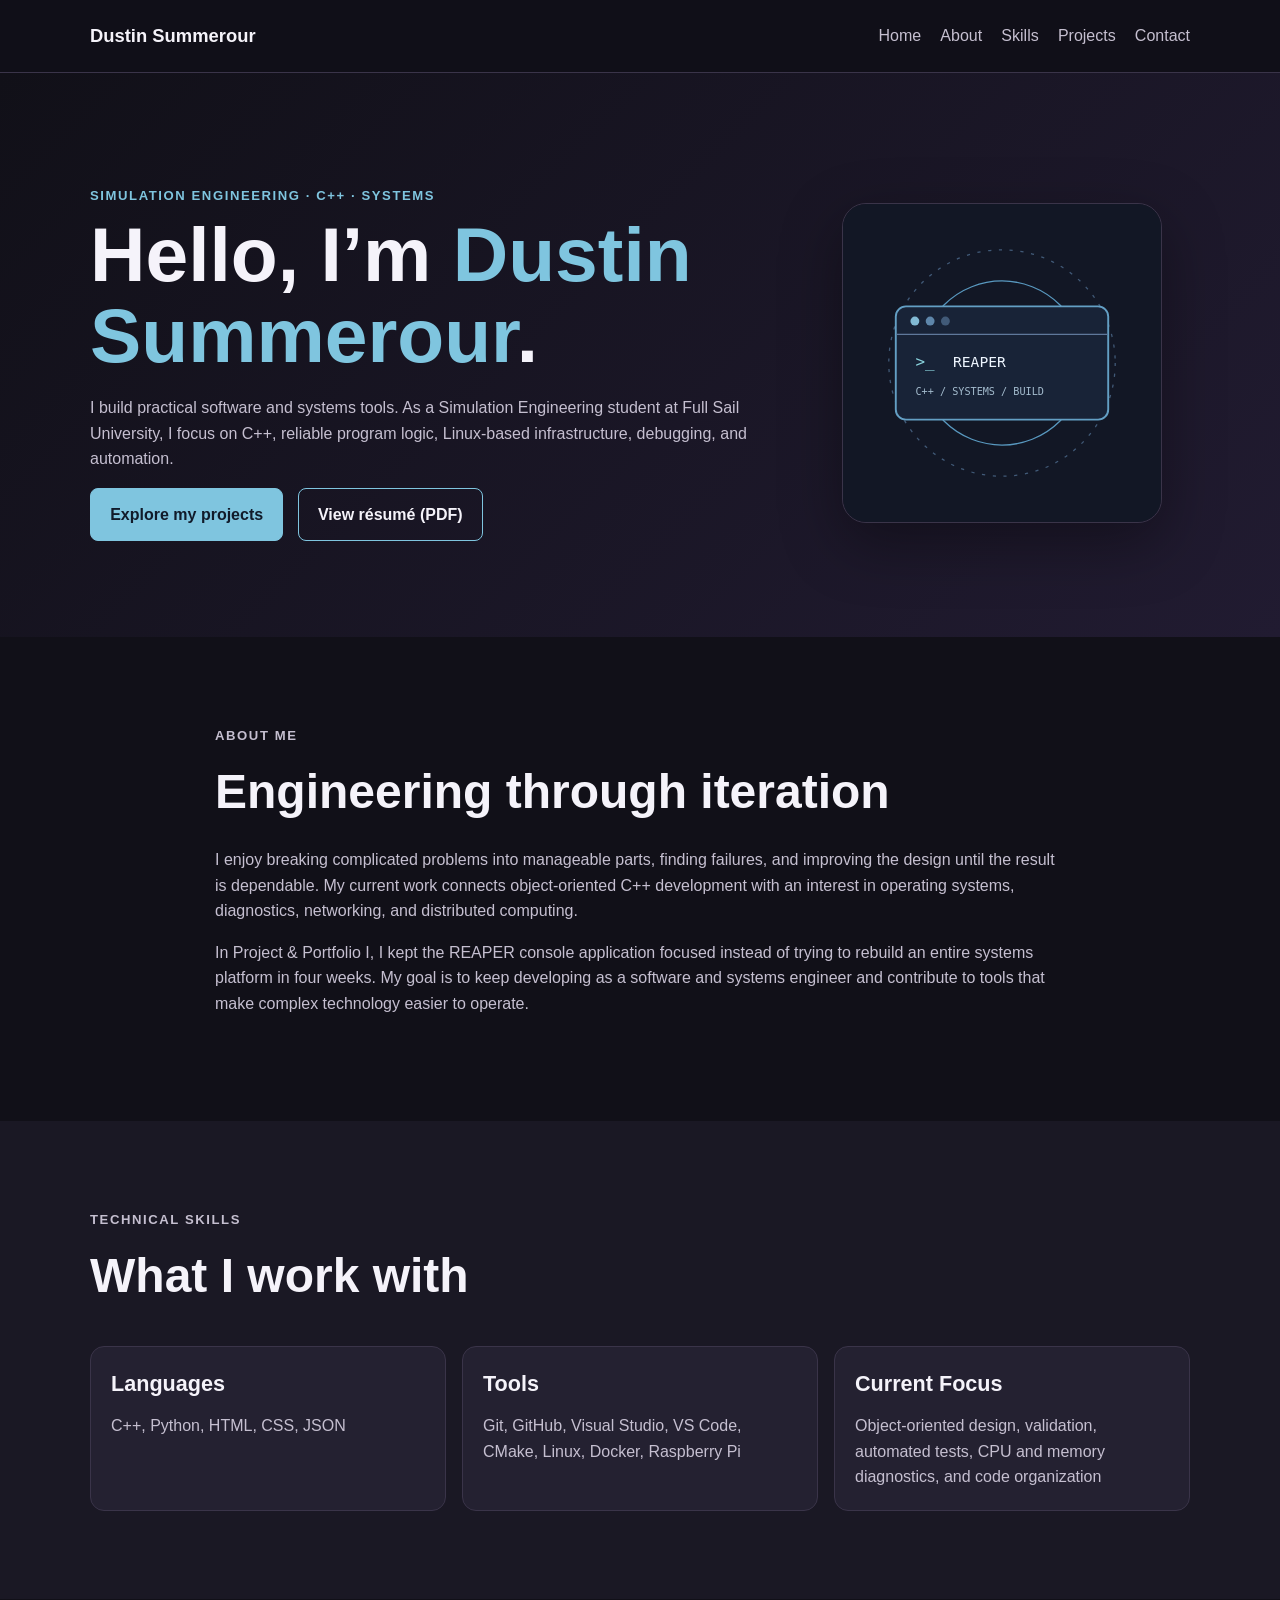
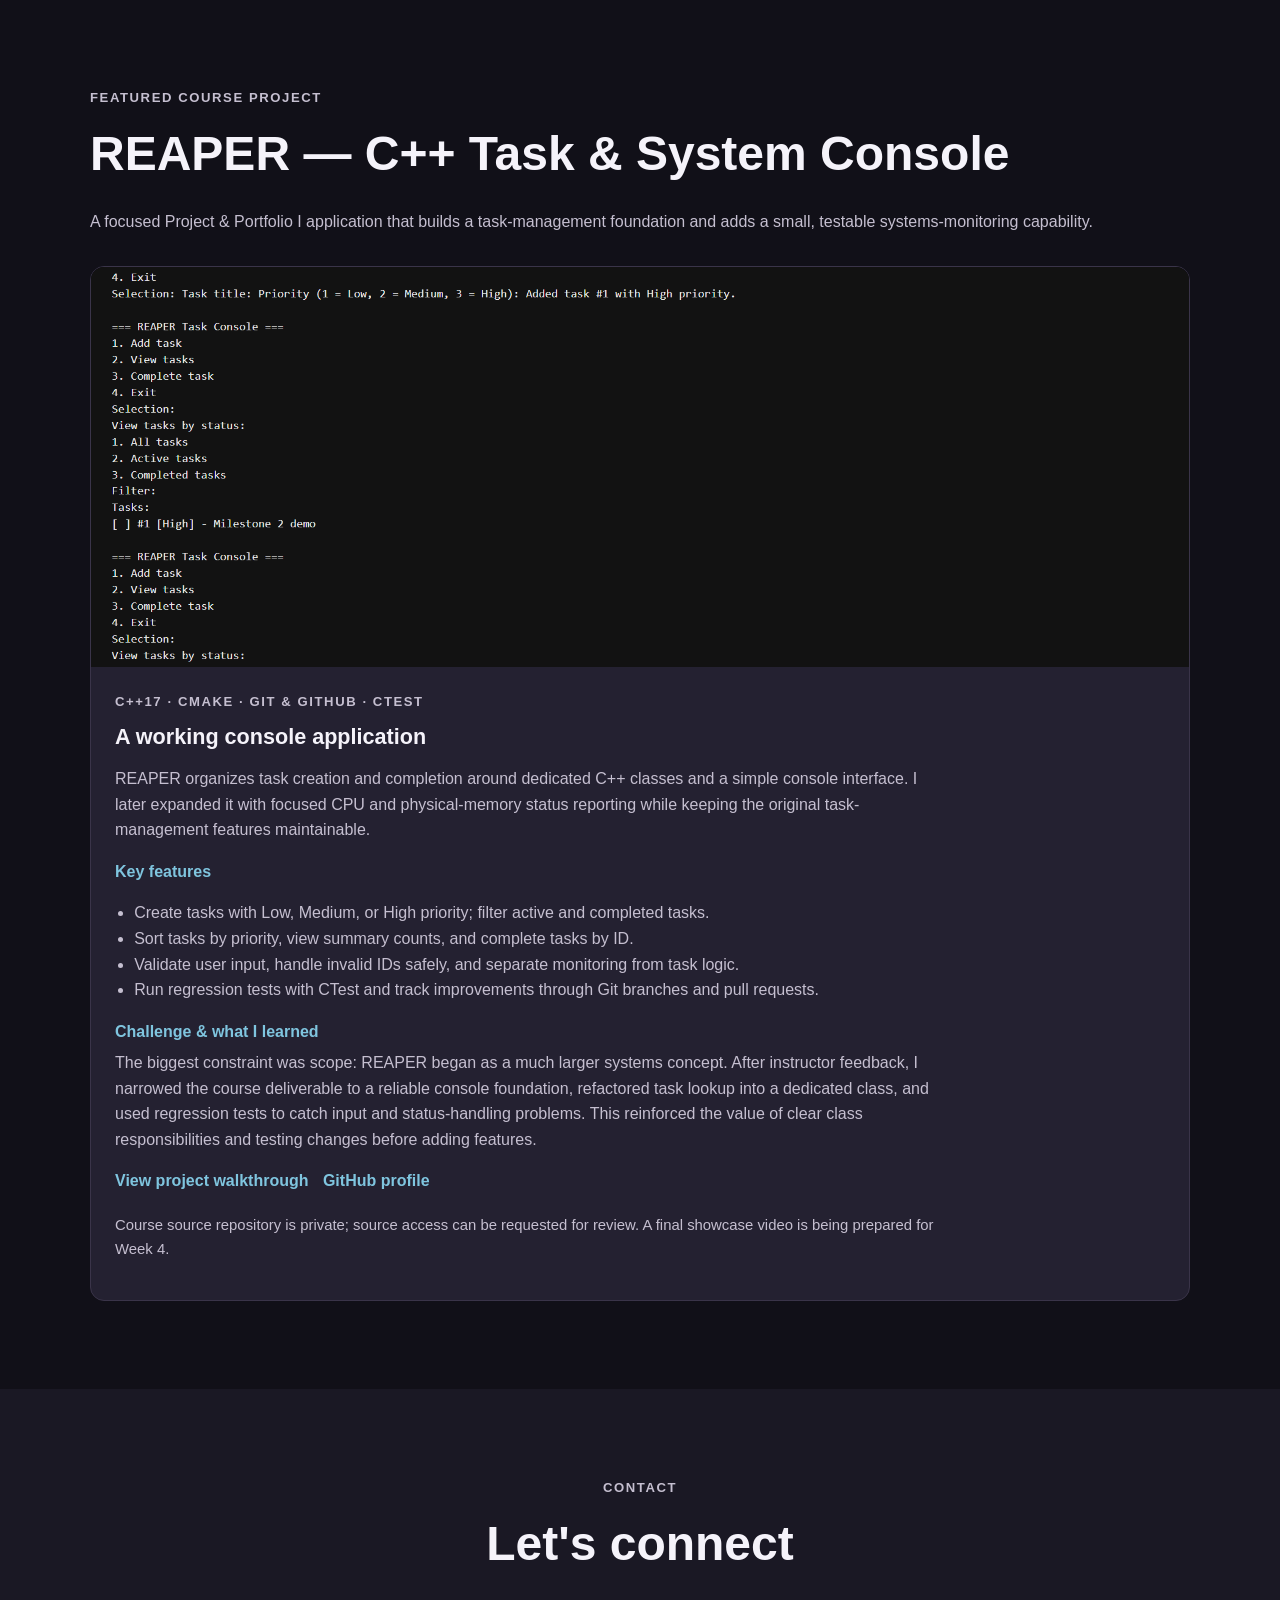
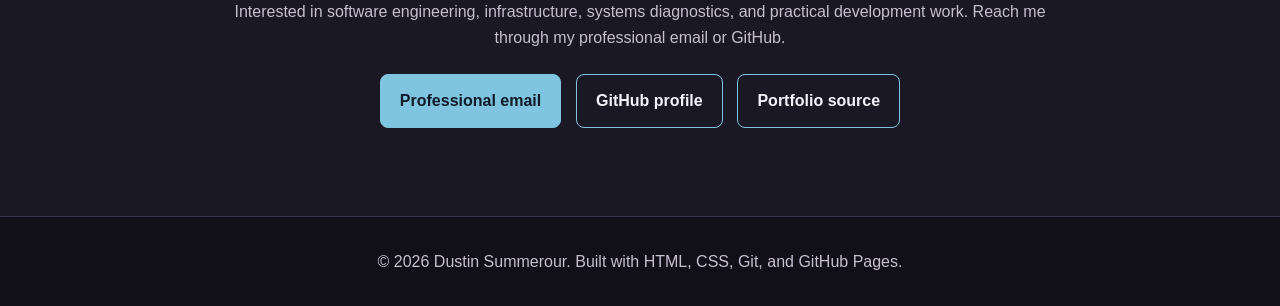
==== index.html @ 733c09eb "feat: personalize engineering portfolio and resume" ====
<!DOCTYPE html>
<html lang="en">
<head>
  <meta charset="UTF-8">
  <meta name="viewport" content="width=device-width, initial-scale=1.0">
  <meta name="description" content="Dustin Summerour | Simulation Engineering student, C++ developer and systems engineering portfolio">
  <title>Dustin Summerour | Systems &amp; Software Engineering</title>
  <link rel="stylesheet" href="css/style.css">
</head>
<body>
  <a class="skip-link" href="#main">Skip to content</a>
  <header class="site-header">
    <div class="container nav-wrapper">
      <a class="site-title" href="#home">Dustin Summerour</a>
      <nav aria-label="Main navigation">
        <ul class="nav-list">
          <li><a href="#home">Home</a></li>
          <li><a href="#about">About</a></li>
          <li><a href="#skills">Skills</a></li>
          <li><a href="#projects">Projects</a></li>
          <li><a href="#contact">Contact</a></li>
        </ul>
      </nav>
    </div>
  </header>
  <main id="main">
    <section id="home" class="hero">
      <div class="container hero-content">
        <div>
          <p class="eyebrow">SIMULATION ENGINEERING · C++ · SYSTEMS</p>
          <h1>Hello, I’m <span>Dustin Summerour</span>.</h1>
          <p class="hero-text">I build practical software and systems tools. As a Simulation Engineering student at Full Sail University, I focus on C++, reliable program logic, Linux-based infrastructure, debugging, and automation.</p>
          <div class="button-row">
            <a class="button primary" href="#projects">Explore my projects</a>
            <a class="button secondary" href="assets/dustin-summerour-resume.pdf" target="_blank" rel="noopener">View résumé (PDF)</a>
          </div>
        </div>
        <img class="profile-image" src="images/systems-mark.svg" alt="Illustration of a terminal displaying REAPER, C++, and systems engineering">
      </div>
    </section>
    <section id="about" class="section">
      <div class="container narrow">
        <p class="section-label">About Me</p>
        <h2>Engineering through iteration</h2>
        <p>I enjoy breaking complicated problems into manageable parts, finding failures, and improving the design until the result is dependable. My current work connects object-oriented C++ development with an interest in operating systems, diagnostics, networking, and distributed computing.</p>
        <p>In Project &amp; Portfolio I, I kept the REAPER console application focused instead of trying to rebuild an entire systems platform in four weeks. My goal is to keep developing as a software and systems engineer and contribute to tools that make complex technology easier to operate.</p>
      </div>
    </section>
    <section id="skills" class="section alternate-background">
      <div class="container">
        <p class="section-label">Technical skills</p>
        <h2>What I work with</h2>
        <div class="skills-grid">
          <article class="info-card"><h3>Languages</h3><p>C++, Python, HTML, CSS, JSON</p></article>
          <article class="info-card"><h3>Tools</h3><p>Git, GitHub, Visual Studio, VS Code, CMake, Linux, Docker, Raspberry Pi</p></article>
          <article class="info-card"><h3>Current Focus</h3><p>Object-oriented design, validation, automated tests, CPU and memory diagnostics, and code organization</p></article>
        </div>
      </div>
    </section>
    <section id="projects" class="section">
      <div class="container">
        <p class="section-label">Featured course project</p>
        <h2>REAPER — C++ Task &amp; System Console</h2>
        <p class="section-intro">A focused Project &amp; Portfolio I application that builds a task-management foundation and adds a small, testable systems-monitoring capability.</p>
        <div class="project-grid">
          <article class="project-card">
            <img class="reaper-screenshot" src="images/reaper-console.png" alt="Screenshot of the REAPER command-line task manager adding, displaying, and completing a high-priority task">
            <div class="project-content">
              <p class="project-type">C++17 · CMake · Git &amp; GitHub · CTest</p>
              <h3>A working console application</h3>
              <p>REAPER organizes task creation and completion around dedicated C++ classes and a simple console interface. I later expanded it with focused CPU and physical-memory status reporting while keeping the original task-management features maintainable.</p>
              <h4>Key features</h4>
              <ul>
                <li>Create tasks with Low, Medium, or High priority; filter active and completed tasks.</li>
                <li>Sort tasks by priority, view summary counts, and complete tasks by ID.</li>
                <li>Validate user input, handle invalid IDs safely, and separate monitoring from task logic.</li>
                <li>Run regression tests with CTest and track improvements through Git branches and pull requests.</li>
              </ul>
              <h4>Challenge &amp; what I learned</h4>
              <p>The biggest constraint was scope: REAPER began as a much larger systems concept. After instructor feedback, I narrowed the course deliverable to a reliable console foundation, refactored task lookup into a dedicated class, and used regression tests to catch input and status-handling problems. This reinforced the value of clear class responsibilities and testing changes before adding features.</p>
              <div class="project-links">
                <a class="text-link" href="demo.html">View project walkthrough</a>
                <a class="text-link" href="https://github.com/Itchigo420" target="_blank" rel="noopener">GitHub profile</a>
              </div>
              <p class="availability-note">Course source repository is private; source access can be requested for review. A final showcase video is being prepared for Week 4.</p>
            </div>
          </article>
        </div>
      </div>
    </section>
    <section id="contact" class="section alternate-background">
      <div class="container narrow contact-section">
        <p class="section-label">Contact</p>
        <h2>Let's connect</h2>
        <p>Interested in software engineering, infrastructure, systems diagnostics, and practical development work. Reach me through my professional email or GitHub.</p>
        <div class="contact-links">
          <a class="button primary" href="mailto:summerourdustin8@gmail.com">Professional email</a>
          <a class="button secondary" href="https://github.com/Itchigo420" target="_blank" rel="noopener">GitHub profile</a>
          <a class="button secondary" href="https://github.com/Itchigo420/Itchigo420.github.io" target="_blank" rel="noopener">Portfolio source</a>
        </div>
      </div>
    </section>
  </main>
  <footer class="site-footer"><div class="container">
    <p>&copy; 2026 Dustin Summerour. Built with HTML, CSS, Git, and GitHub Pages.</p>
  </div></footer>
</body>
</html>
---- css/style.css ----
:root {
    --background: #111018;
    --surface: #1a1824;
    --surface-light: #242131;
    --text: #f5f3fa;
    --muted: #c5bfd0;
    --accent: #7fc5df;
    --accent-dark: #4992b5;
    --border: #3a3449;
    --max-width: 1100px;
}

* {
    box-sizing: border-box;
}

html {
    scroll-behavior: smooth;
}

body {
    margin: 0;
    font-family: Arial, Helvetica, sans-serif;
    line-height: 1.6;
    color: var(--text);
    background: var(--background);
}

img {
    max-width: 100%;
    display: block;
}

a {
    color: inherit;
}

.container {
    width: min(92%, var(--max-width));
    margin: 0 auto;
}

.narrow {
    max-width: 850px;
}

.site-header {
    position: sticky;
    top: 0;
    z-index: 1000;
    background: rgba(17, 16, 24, 0.96);
    border-bottom: 1px solid var(--border);
}

.nav-wrapper {
    min-height: 72px;
    display: flex;
    align-items: center;
    justify-content: space-between;
    gap: 1rem;
}

.site-title {
    font-size: 1.15rem;
    font-weight: 700;
    text-decoration: none;
}

.nav-list {
    display: flex;
    gap: 1.2rem;
    margin: 0;
    padding: 0;
    list-style: none;
}

.nav-list a {
    text-decoration: none;
    color: var(--muted);
}

.nav-list a:hover,
.nav-list a:focus {
    color: var(--accent);
}

.hero {
    padding: 7rem 0 6rem;
    background: linear-gradient(135deg, #111018 0%, #211b31 100%);
}

.hero-content {
    display: grid;
    grid-template-columns: 1.4fr 0.8fr;
    gap: 4rem;
    align-items: center;
}

.eyebrow,
.section-label,
.project-type {
    margin-bottom: 0.5rem;
    color: var(--accent);
    font-size: 0.82rem;
    font-weight: 700;
    letter-spacing: 0.12em;
    text-transform: uppercase;
}

h1,
h2,
h3,
h4,
p {
    margin-top: 0;
}

h1 {
    margin-bottom: 1.25rem;
    font-size: clamp(2.6rem, 6vw, 5rem);
    line-height: 1.05;
}

h1 span {
    color: var(--accent);
}

h2 {
    margin-bottom: 1rem;
    font-size: clamp(2rem, 4vw, 3rem);
}

h3 {
    margin-bottom: 0.7rem;
    font-size: 1.35rem;
}

h4 {
    margin-bottom: 0.35rem;
    color: var(--accent);
}

.hero-text,
.section-intro,
.section p,
.project-card li {
    color: var(--muted);
}

.button-row,
.contact-links,
.project-links {
    display: flex;
    flex-wrap: wrap;
    gap: 0.9rem;
}

.button {
    display: inline-block;
    padding: 0.8rem 1.2rem;
    border: 1px solid var(--accent);
    border-radius: 8px;
    font-weight: 700;
    text-decoration: none;
}

.button.primary {
    background: var(--accent);
    color: #111b2a;
}

.button.primary:hover,
.button.primary:focus {
    background: #abdff0;
}

.button.secondary:hover,
.button.secondary:focus {
    background: var(--surface-light);
}

.profile-image {
    width: min(100%, 320px);
    margin: 0 auto;
    border: 1px solid var(--border);
    border-radius: 24px;
    box-shadow: 0 20px 60px rgba(0, 0, 0, 0.35);
}

.section {
    padding: 5.5rem 0;
}

.alternate-background {
    background: var(--surface);
}

.skills-grid {
    display: grid;
    grid-template-columns: repeat(3, 1fr);
    gap: 1rem;
    margin-top: 2rem;
}

.info-card,
.project-card {
    border: 1px solid var(--border);
    border-radius: 14px;
    background: var(--surface-light);
}

.info-card {
    padding: 1.25rem;
}

.info-card p {
    margin-bottom: 0;
}

.project-grid {
    display: grid;
    grid-template-columns: repeat(2, 1fr);
    gap: 1.5rem;
    margin-top: 2rem;
}

.project-card {
    overflow: hidden;
}

.project-card > img {
    width: 100%;
    aspect-ratio: 16 / 9;
    object-fit: cover;
    background: #0c0b10;
}

.project-content {
    padding: 1.5rem;
}

.project-content ul {
    padding-left: 1.2rem;
}

.text-link {
    color: var(--accent);
    font-weight: 700;
    text-decoration: none;
}

.text-link:hover,
.text-link:focus {
    text-decoration: underline;
}

.contact-section {
    text-align: center;
}

.contact-links {
    justify-content: center;
    margin-top: 1.5rem;
}

.site-footer {
    padding: 2rem 0;
    border-top: 1px solid var(--border);
    color: var(--muted);
    text-align: center;
}

.site-footer p {
    margin-bottom: 0;
}

@media (max-width: 800px) {
    .hero-content,
    .project-grid,
    .skills-grid {
        grid-template-columns: 1fr;
    }

    .hero-content {
        gap: 2.5rem;
    }

    .profile-image {
        max-width: 260px;
    }
}

@media (max-width: 620px) {
    .nav-wrapper {
        align-items: flex-start;
        flex-direction: column;
        padding: 1rem 0;
    }

    .nav-list {
        flex-wrap: wrap;
        gap: 0.75rem 1rem;
    }

    .hero {
        padding-top: 4.5rem;
    }
}


/* Portfolio-specific accessibility and project presentation */
.skip-link { position: absolute; left: 1rem; top: -4rem; z-index: 2000; padding: .75rem 1rem; background: #fff; color: #111; border-radius: 6px; }
.skip-link:focus { top: 1rem; }
:focus-visible { outline: 3px solid #abdff0; outline-offset: 3px; }
#home, #about, #skills, #projects, #contact { scroll-margin-top: 100px; }
.project-grid { grid-template-columns: minmax(0, 1fr); }
.project-card > .reaper-screenshot { width: 100%; height: min(44vw, 400px); object-fit: cover; object-position: center 12%; background: #0c0b10; }
.project-content { max-width: 880px; }
.availability-note { margin-top: 1.25rem; font-size: .93rem; }
@media (max-width: 620px) {
    .project-card > .reaper-screenshot { height: 230px; }
    .site-header { position: static; }
    h1 { font-size: clamp(2.2rem, 10vw, 3.2rem); }
}
@media (prefers-reduced-motion: reduce) { html { scroll-behavior: auto; } }
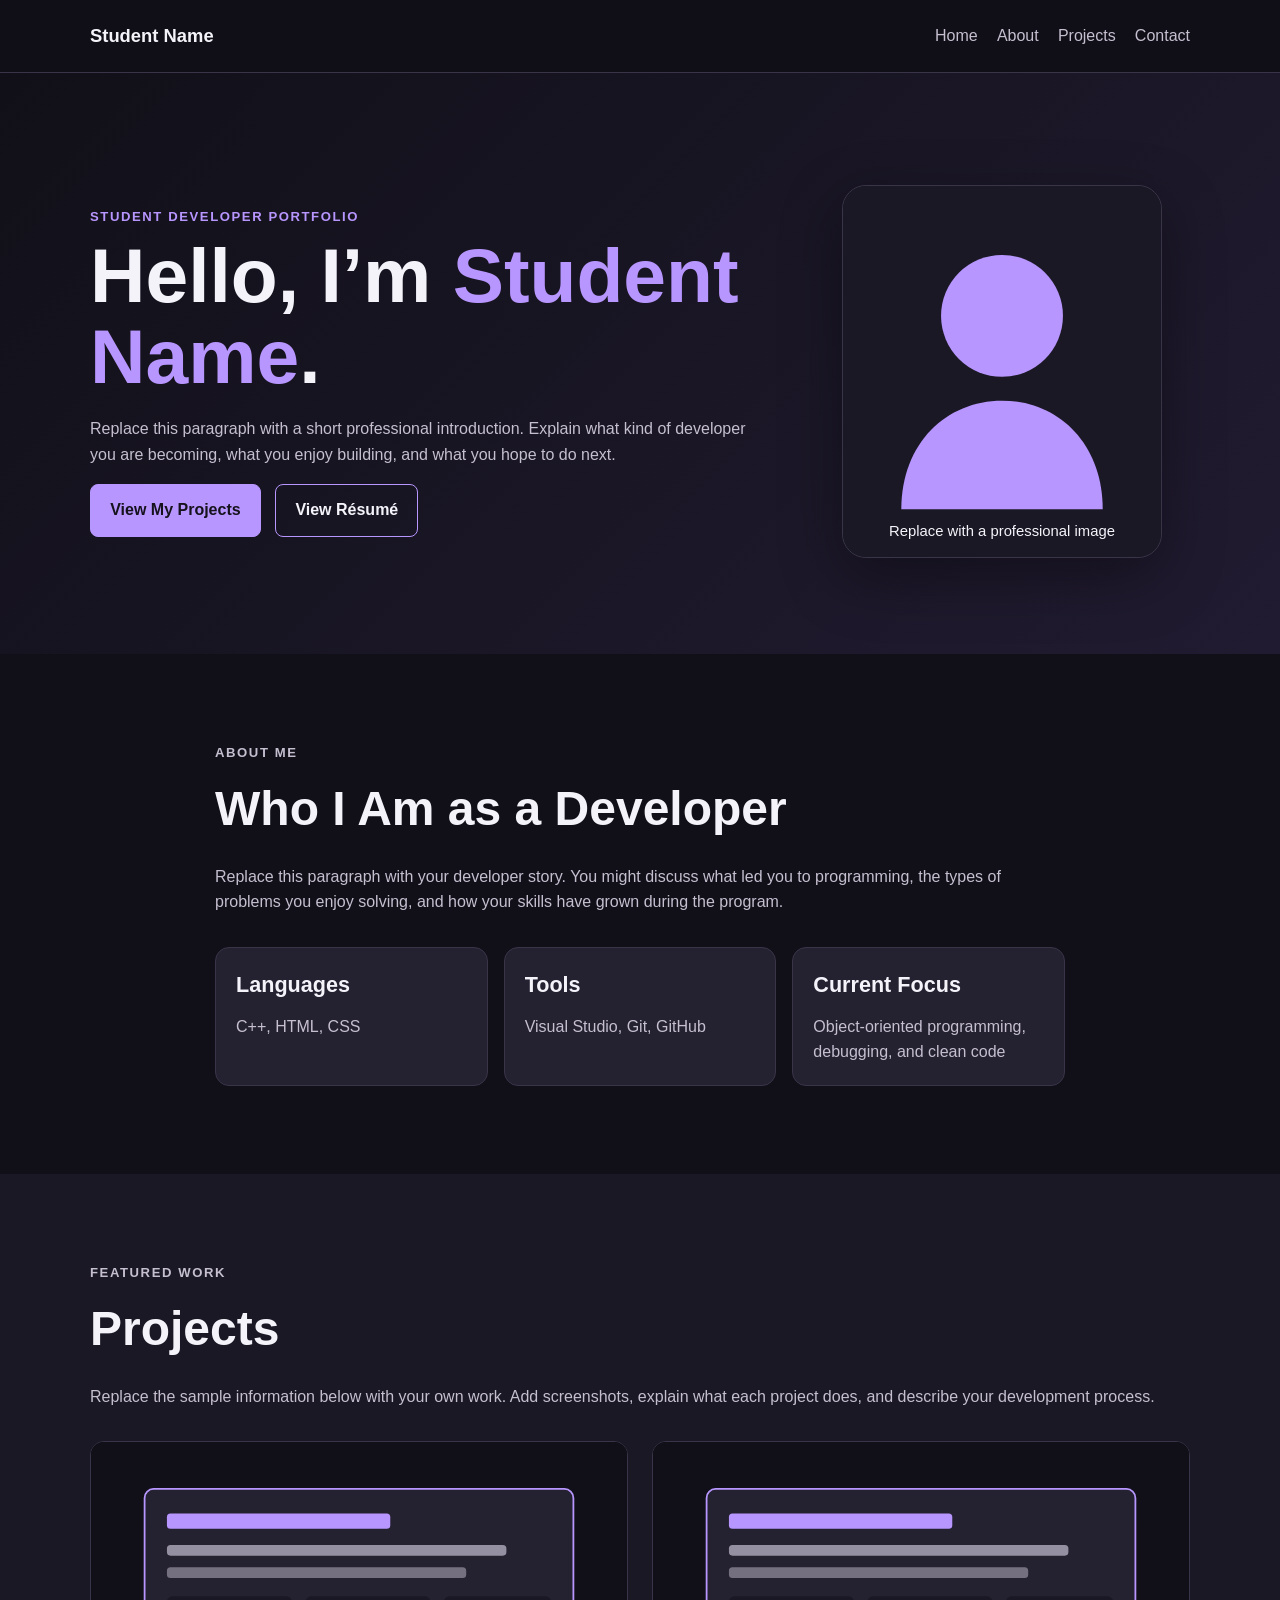
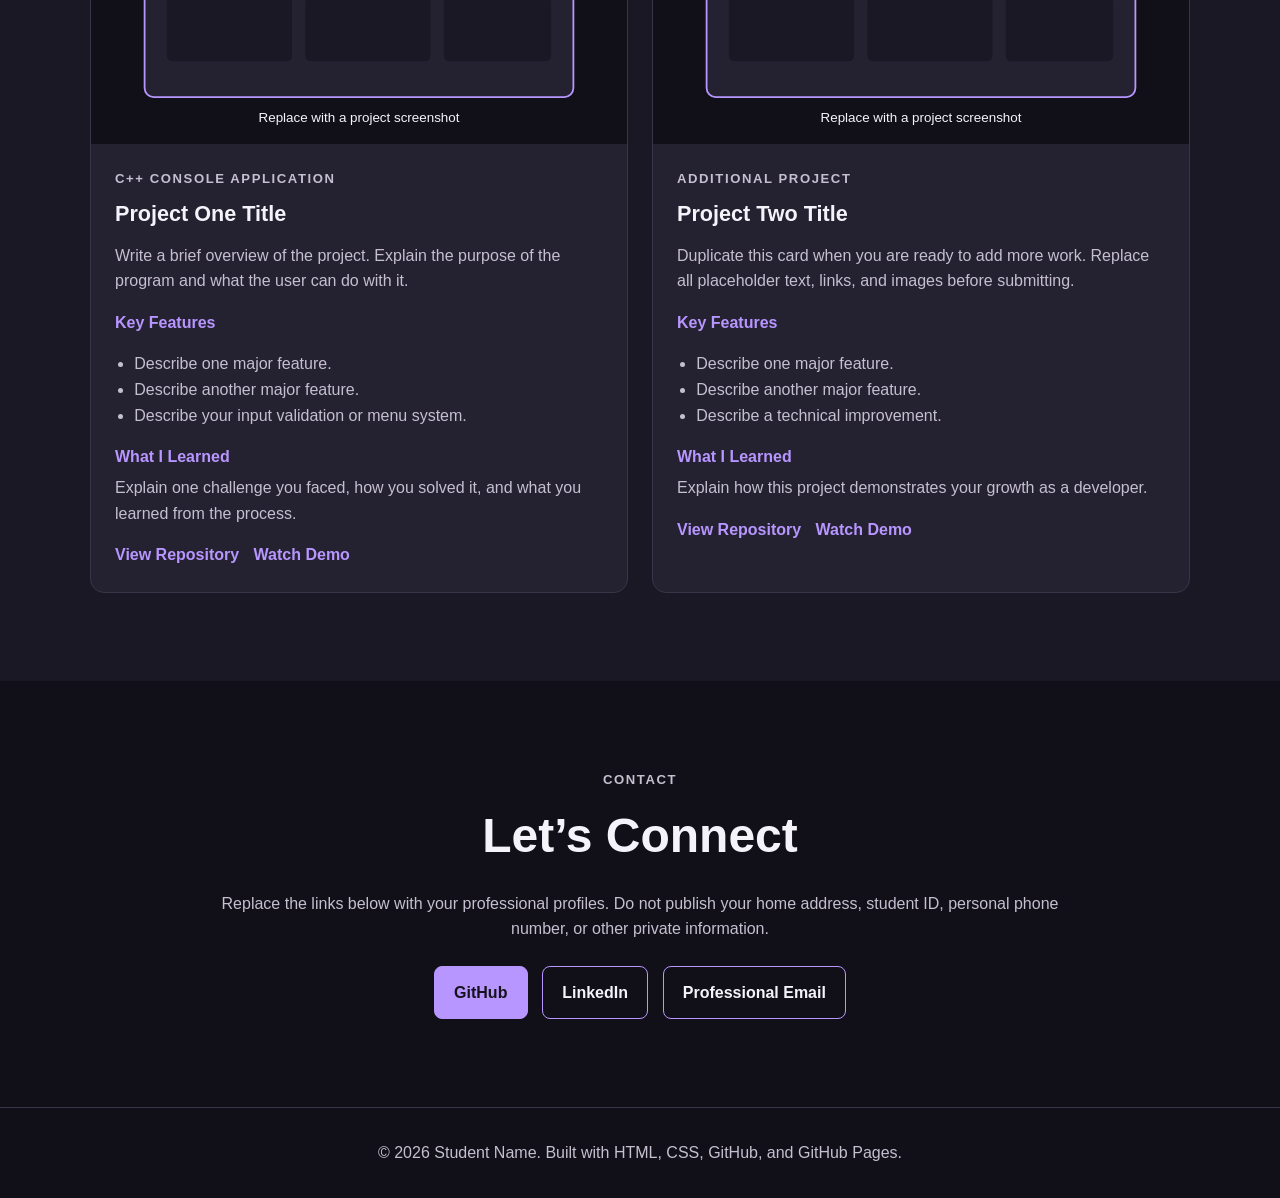
==== commit 738966e7: "chore: import Full Sail portfolio starter" ====
--- a/index.html
+++ b/index.html
@@ -1,108 +1,162 @@
 <!DOCTYPE html>
 <html lang="en">
 <head>
-  <meta charset="UTF-8">
-  <meta name="viewport" content="width=device-width, initial-scale=1.0">
-  <meta name="description" content="Dustin Summerour | Simulation Engineering student, C++ developer and systems engineering portfolio">
-  <title>Dustin Summerour | Systems &amp; Software Engineering</title>
-  <link rel="stylesheet" href="css/style.css">
+    <meta charset="UTF-8">
+    <meta name="viewport" content="width=device-width, initial-scale=1.0">
+    <meta name="description" content="Student developer portfolio">
+    <title>Student Name | Developer Portfolio</title>
+    <link rel="stylesheet" href="css/style.css">
 </head>
 <body>
-  <a class="skip-link" href="#main">Skip to content</a>
-  <header class="site-header">
-    <div class="container nav-wrapper">
-      <a class="site-title" href="#home">Dustin Summerour</a>
-      <nav aria-label="Main navigation">
-        <ul class="nav-list">
-          <li><a href="#home">Home</a></li>
-          <li><a href="#about">About</a></li>
-          <li><a href="#skills">Skills</a></li>
-          <li><a href="#projects">Projects</a></li>
-          <li><a href="#contact">Contact</a></li>
-        </ul>
-      </nav>
-    </div>
-  </header>
-  <main id="main">
-    <section id="home" class="hero">
-      <div class="container hero-content">
-        <div>
-          <p class="eyebrow">SIMULATION ENGINEERING · C++ · SYSTEMS</p>
-          <h1>Hello, I’m <span>Dustin Summerour</span>.</h1>
-          <p class="hero-text">I build practical software and systems tools. As a Simulation Engineering student at Full Sail University, I focus on C++, reliable program logic, Linux-based infrastructure, debugging, and automation.</p>
-          <div class="button-row">
-            <a class="button primary" href="#projects">Explore my projects</a>
-            <a class="button secondary" href="assets/dustin-summerour-resume.pdf" target="_blank" rel="noopener">View résumé (PDF)</a>
-          </div>
+    <header class="site-header">
+        <div class="container nav-wrapper">
+            <a class="site-title" href="#home">Student Name</a>
+            <nav aria-label="Main navigation">
+                <ul class="nav-list">
+                    <li><a href="#home">Home</a></li>
+                    <li><a href="#about">About</a></li>
+                    <li><a href="#projects">Projects</a></li>
+                    <li><a href="#contact">Contact</a></li>
+                </ul>
+            </nav>
         </div>
-        <img class="profile-image" src="images/systems-mark.svg" alt="Illustration of a terminal displaying REAPER, C++, and systems engineering">
-      </div>
-    </section>
-    <section id="about" class="section">
-      <div class="container narrow">
-        <p class="section-label">About Me</p>
-        <h2>Engineering through iteration</h2>
-        <p>I enjoy breaking complicated problems into manageable parts, finding failures, and improving the design until the result is dependable. My current work connects object-oriented C++ development with an interest in operating systems, diagnostics, networking, and distributed computing.</p>
-        <p>In Project &amp; Portfolio I, I kept the REAPER console application focused instead of trying to rebuild an entire systems platform in four weeks. My goal is to keep developing as a software and systems engineer and contribute to tools that make complex technology easier to operate.</p>
-      </div>
-    </section>
-    <section id="skills" class="section alternate-background">
-      <div class="container">
-        <p class="section-label">Technical skills</p>
-        <h2>What I work with</h2>
-        <div class="skills-grid">
-          <article class="info-card"><h3>Languages</h3><p>C++, Python, HTML, CSS, JSON</p></article>
-          <article class="info-card"><h3>Tools</h3><p>Git, GitHub, Visual Studio, VS Code, CMake, Linux, Docker, Raspberry Pi</p></article>
-          <article class="info-card"><h3>Current Focus</h3><p>Object-oriented design, validation, automated tests, CPU and memory diagnostics, and code organization</p></article>
+    </header>
+
+    <main>
+        <section id="home" class="hero">
+            <div class="container hero-content">
+                <div>
+                    <p class="eyebrow">Student Developer Portfolio</p>
+                    <h1>Hello, I’m <span>Student Name</span>.</h1>
+                    <p class="hero-text">
+                        Replace this paragraph with a short professional introduction. Explain what kind of developer you are becoming, what you enjoy building, and what you hope to do next.
+                    </p>
+                    <div class="button-row">
+                        <a class="button primary" href="#projects">View My Projects</a>
+                        <a class="button secondary" href="assets/student-resume.pdf" target="_blank" rel="noopener">View Résumé</a>
+                    </div>
+                </div>
+
+                <img class="profile-image" src="images/profile-placeholder.svg" alt="Placeholder profile illustration">
+            </div>
+        </section>
+
+        <section id="about" class="section">
+            <div class="container narrow">
+                <p class="section-label">About Me</p>
+                <h2>Who I Am as a Developer</h2>
+                <p>
+                    Replace this paragraph with your developer story. You might discuss what led you to programming, the types of problems you enjoy solving, and how your skills have grown during the program.
+                </p>
+
+                <div class="skills-grid">
+                    <article class="info-card">
+                        <h3>Languages</h3>
+                        <p>C++, HTML, CSS</p>
+                    </article>
+
+                    <article class="info-card">
+                        <h3>Tools</h3>
+                        <p>Visual Studio, Git, GitHub</p>
+                    </article>
+
+                    <article class="info-card">
+                        <h3>Current Focus</h3>
+                        <p>Object-oriented programming, debugging, and clean code</p>
+                    </article>
+                </div>
+            </div>
+        </section>
+
+        <section id="projects" class="section alternate-background">
+            <div class="container">
+                <p class="section-label">Featured Work</p>
+                <h2>Projects</h2>
+                <p class="section-intro">
+                    Replace the sample information below with your own work. Add screenshots, explain what each project does, and describe your development process.
+                </p>
+
+                <div class="project-grid">
+                    <article class="project-card">
+                        <img src="images/project-placeholder.svg" alt="Placeholder screenshot for Project One">
+                        <div class="project-content">
+                            <p class="project-type">C++ Console Application</p>
+                            <h3>Project One Title</h3>
+                            <p>
+                                Write a brief overview of the project. Explain the purpose of the program and what the user can do with it.
+                            </p>
+
+                            <h4>Key Features</h4>
+                            <ul>
+                                <li>Describe one major feature.</li>
+                                <li>Describe another major feature.</li>
+                                <li>Describe your input validation or menu system.</li>
+                            </ul>
+
+                            <h4>What I Learned</h4>
+                            <p>
+                                Explain one challenge you faced, how you solved it, and what you learned from the process.
+                            </p>
+
+                            <div class="project-links">
+                                <a class="text-link" href="https://github.com/USERNAME/REPOSITORY" target="_blank" rel="noopener">View Repository</a>
+                                <a class="text-link" href="https://example.com" target="_blank" rel="noopener">Watch Demo</a>
+                            </div>
+                        </div>
+                    </article>
+
+                    <article class="project-card">
+                        <img src="images/project-placeholder.svg" alt="Placeholder screenshot for Project Two">
+                        <div class="project-content">
+                            <p class="project-type">Additional Project</p>
+                            <h3>Project Two Title</h3>
+                            <p>
+                                Duplicate this card when you are ready to add more work. Replace all placeholder text, links, and images before submitting.
+                            </p>
+
+                            <h4>Key Features</h4>
+                            <ul>
+                                <li>Describe one major feature.</li>
+                                <li>Describe another major feature.</li>
+                                <li>Describe a technical improvement.</li>
+                            </ul>
+
+                            <h4>What I Learned</h4>
+                            <p>
+                                Explain how this project demonstrates your growth as a developer.
+                            </p>
+
+                            <div class="project-links">
+                                <a class="text-link" href="https://github.com/USERNAME/REPOSITORY" target="_blank" rel="noopener">View Repository</a>
+                                <a class="text-link" href="https://example.com" target="_blank" rel="noopener">Watch Demo</a>
+                            </div>
+                        </div>
+                    </article>
+                </div>
+            </div>
+        </section>
+
+        <section id="contact" class="section">
+            <div class="container narrow contact-section">
+                <p class="section-label">Contact</p>
+                <h2>Let’s Connect</h2>
+                <p>
+                    Replace the links below with your professional profiles. Do not publish your home address, student ID, personal phone number, or other private information.
+                </p>
+
+                <div class="contact-links">
+                    <a class="button primary" href="https://github.com/USERNAME" target="_blank" rel="noopener">GitHub</a>
+                    <a class="button secondary" href="https://www.linkedin.com/in/USERNAME" target="_blank" rel="noopener">LinkedIn</a>
+                    <a class="button secondary" href="mailto:student@example.com">Professional Email</a>
+                </div>
+            </div>
+        </section>
+    </main>
+
+    <footer class="site-footer">
+        <div class="container">
+            <p>&copy; 2026 Student Name. Built with HTML, CSS, GitHub, and GitHub Pages.</p>
         </div>
-      </div>
-    </section>
-    <section id="projects" class="section">
-      <div class="container">
-        <p class="section-label">Featured course project</p>
-        <h2>REAPER — C++ Task &amp; System Console</h2>
-        <p class="section-intro">A focused Project &amp; Portfolio I application that builds a task-management foundation and adds a small, testable systems-monitoring capability.</p>
-        <div class="project-grid">
-          <article class="project-card">
-            <img class="reaper-screenshot" src="images/reaper-console.png" alt="Screenshot of the REAPER command-line task manager adding, displaying, and completing a high-priority task">
-            <div class="project-content">
-              <p class="project-type">C++17 · CMake · Git &amp; GitHub · CTest</p>
-              <h3>A working console application</h3>
-              <p>REAPER organizes task creation and completion around dedicated C++ classes and a simple console interface. I later expanded it with focused CPU and physical-memory status reporting while keeping the original task-management features maintainable.</p>
-              <h4>Key features</h4>
-              <ul>
-                <li>Create tasks with Low, Medium, or High priority; filter active and completed tasks.</li>
-                <li>Sort tasks by priority, view summary counts, and complete tasks by ID.</li>
-                <li>Validate user input, handle invalid IDs safely, and separate monitoring from task logic.</li>
-                <li>Run regression tests with CTest and track improvements through Git branches and pull requests.</li>
-              </ul>
-              <h4>Challenge &amp; what I learned</h4>
-              <p>The biggest constraint was scope: REAPER began as a much larger systems concept. After instructor feedback, I narrowed the course deliverable to a reliable console foundation, refactored task lookup into a dedicated class, and used regression tests to catch input and status-handling problems. This reinforced the value of clear class responsibilities and testing changes before adding features.</p>
-              <div class="project-links">
-                <a class="text-link" href="demo.html">View project walkthrough</a>
-                <a class="text-link" href="https://github.com/Itchigo420" target="_blank" rel="noopener">GitHub profile</a>
-              </div>
-              <p class="availability-note">Course source repository is private; source access can be requested for review. A final showcase video is being prepared for Week 4.</p>
-            </div>
-          </article>
-        </div>
-      </div>
-    </section>
-    <section id="contact" class="section alternate-background">
-      <div class="container narrow contact-section">
-        <p class="section-label">Contact</p>
-        <h2>Let's connect</h2>
-        <p>Interested in software engineering, infrastructure, systems diagnostics, and practical development work. Reach me through my professional email or GitHub.</p>
-        <div class="contact-links">
-          <a class="button primary" href="mailto:summerourdustin8@gmail.com">Professional email</a>
-          <a class="button secondary" href="https://github.com/Itchigo420" target="_blank" rel="noopener">GitHub profile</a>
-          <a class="button secondary" href="https://github.com/Itchigo420/Itchigo420.github.io" target="_blank" rel="noopener">Portfolio source</a>
-        </div>
-      </div>
-    </section>
-  </main>
-  <footer class="site-footer"><div class="container">
-    <p>&copy; 2026 Dustin Summerour. Built with HTML, CSS, Git, and GitHub Pages.</p>
-  </div></footer>
+    </footer>
 </body>
 </html>
--- a/css/style.css
+++ b/css/style.css
@@ -4,8 +4,8 @@
     --surface-light: #242131;
     --text: #f5f3fa;
     --muted: #c5bfd0;
-    --accent: #7fc5df;
-    --accent-dark: #4992b5;
+    --accent: #b896ff;
+    --accent-dark: #8a5de8;
     --border: #3a3449;
     --max-width: 1100px;
 }
@@ -166,12 +166,12 @@
 
 .button.primary {
     background: var(--accent);
-    color: #111b2a;
+    color: #15121d;
 }
 
 .button.primary:hover,
 .button.primary:focus {
-    background: #abdff0;
+    background: #cfb8ff;
 }
 
 .button.secondary:hover,
@@ -306,20 +306,3 @@
         padding-top: 4.5rem;
     }
 }
-
-
-/* Portfolio-specific accessibility and project presentation */
-.skip-link { position: absolute; left: 1rem; top: -4rem; z-index: 2000; padding: .75rem 1rem; background: #fff; color: #111; border-radius: 6px; }
-.skip-link:focus { top: 1rem; }
-:focus-visible { outline: 3px solid #abdff0; outline-offset: 3px; }
-#home, #about, #skills, #projects, #contact { scroll-margin-top: 100px; }
-.project-grid { grid-template-columns: minmax(0, 1fr); }
-.project-card > .reaper-screenshot { width: 100%; height: min(44vw, 400px); object-fit: cover; object-position: center 12%; background: #0c0b10; }
-.project-content { max-width: 880px; }
-.availability-note { margin-top: 1.25rem; font-size: .93rem; }
-@media (max-width: 620px) {
-    .project-card > .reaper-screenshot { height: 230px; }
-    .site-header { position: static; }
-    h1 { font-size: clamp(2.2rem, 10vw, 3.2rem); }
-}
-@media (prefers-reduced-motion: reduce) { html { scroll-behavior: auto; } }
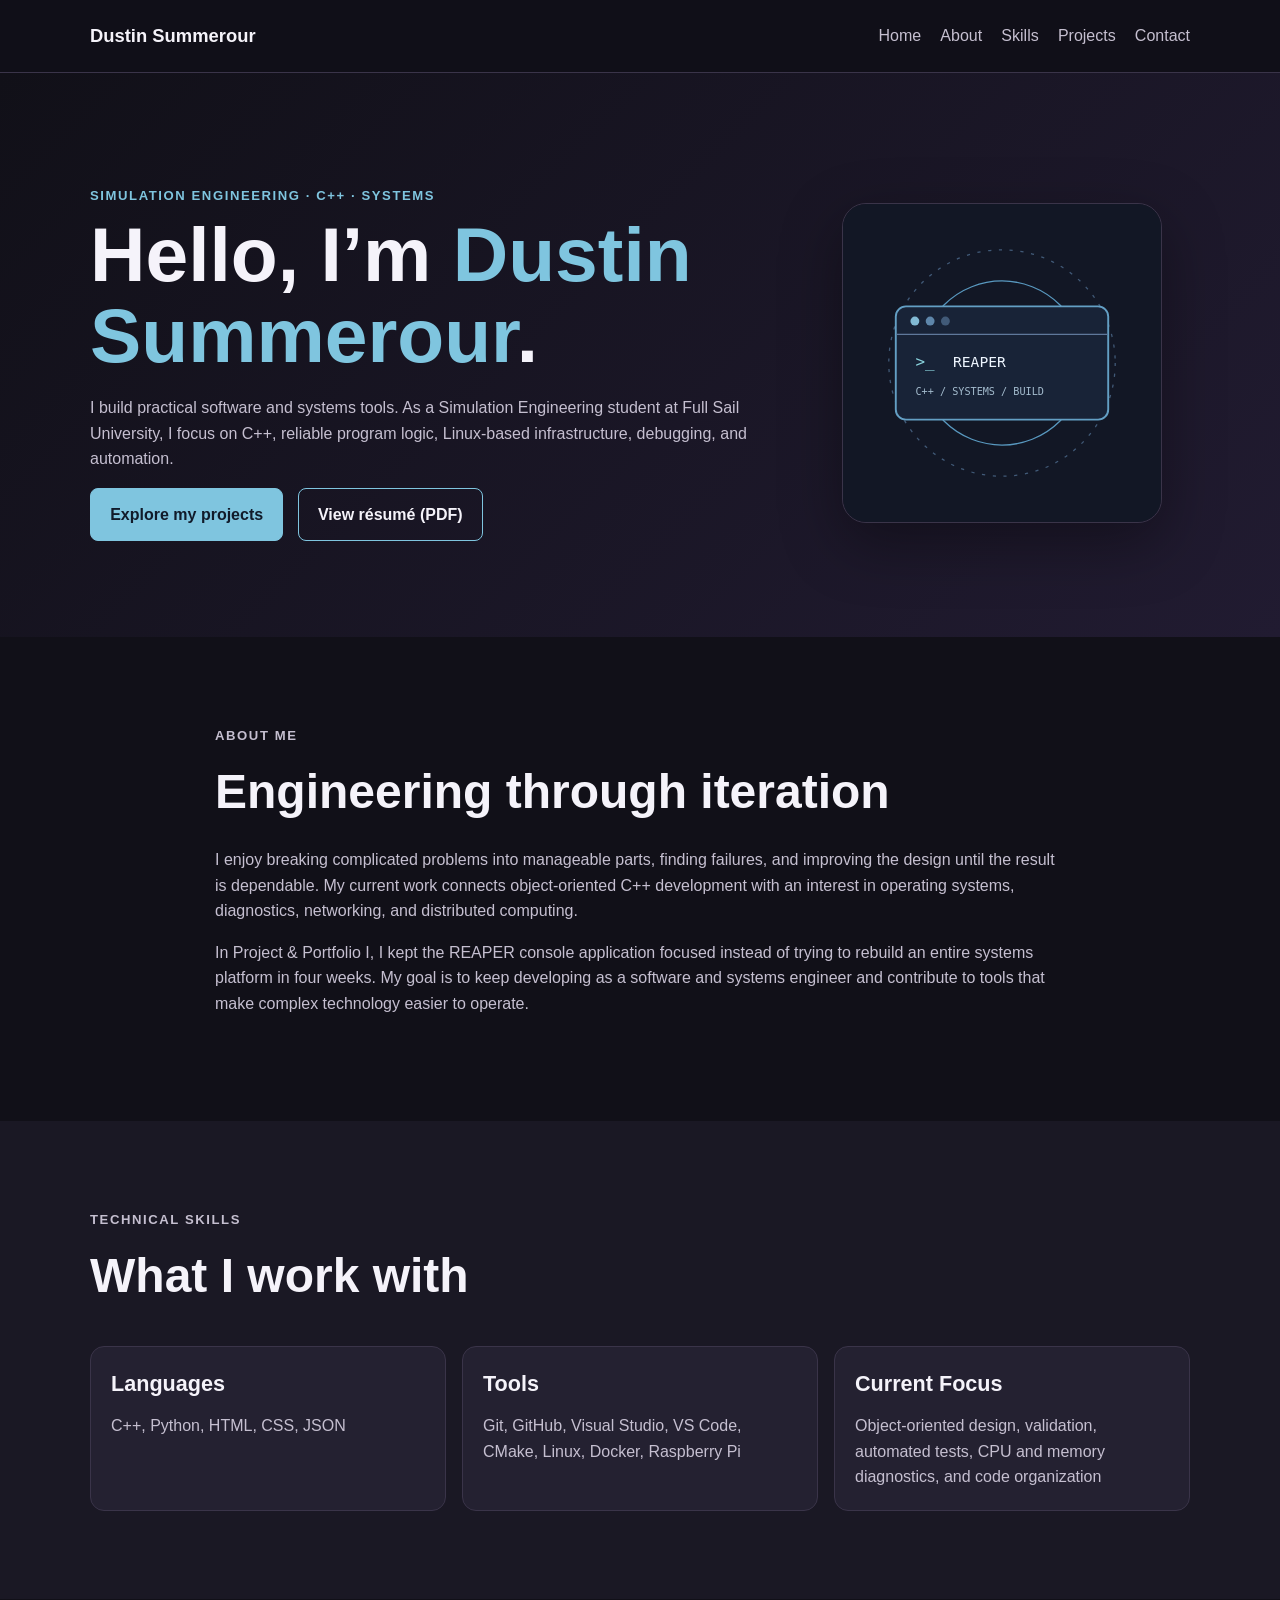
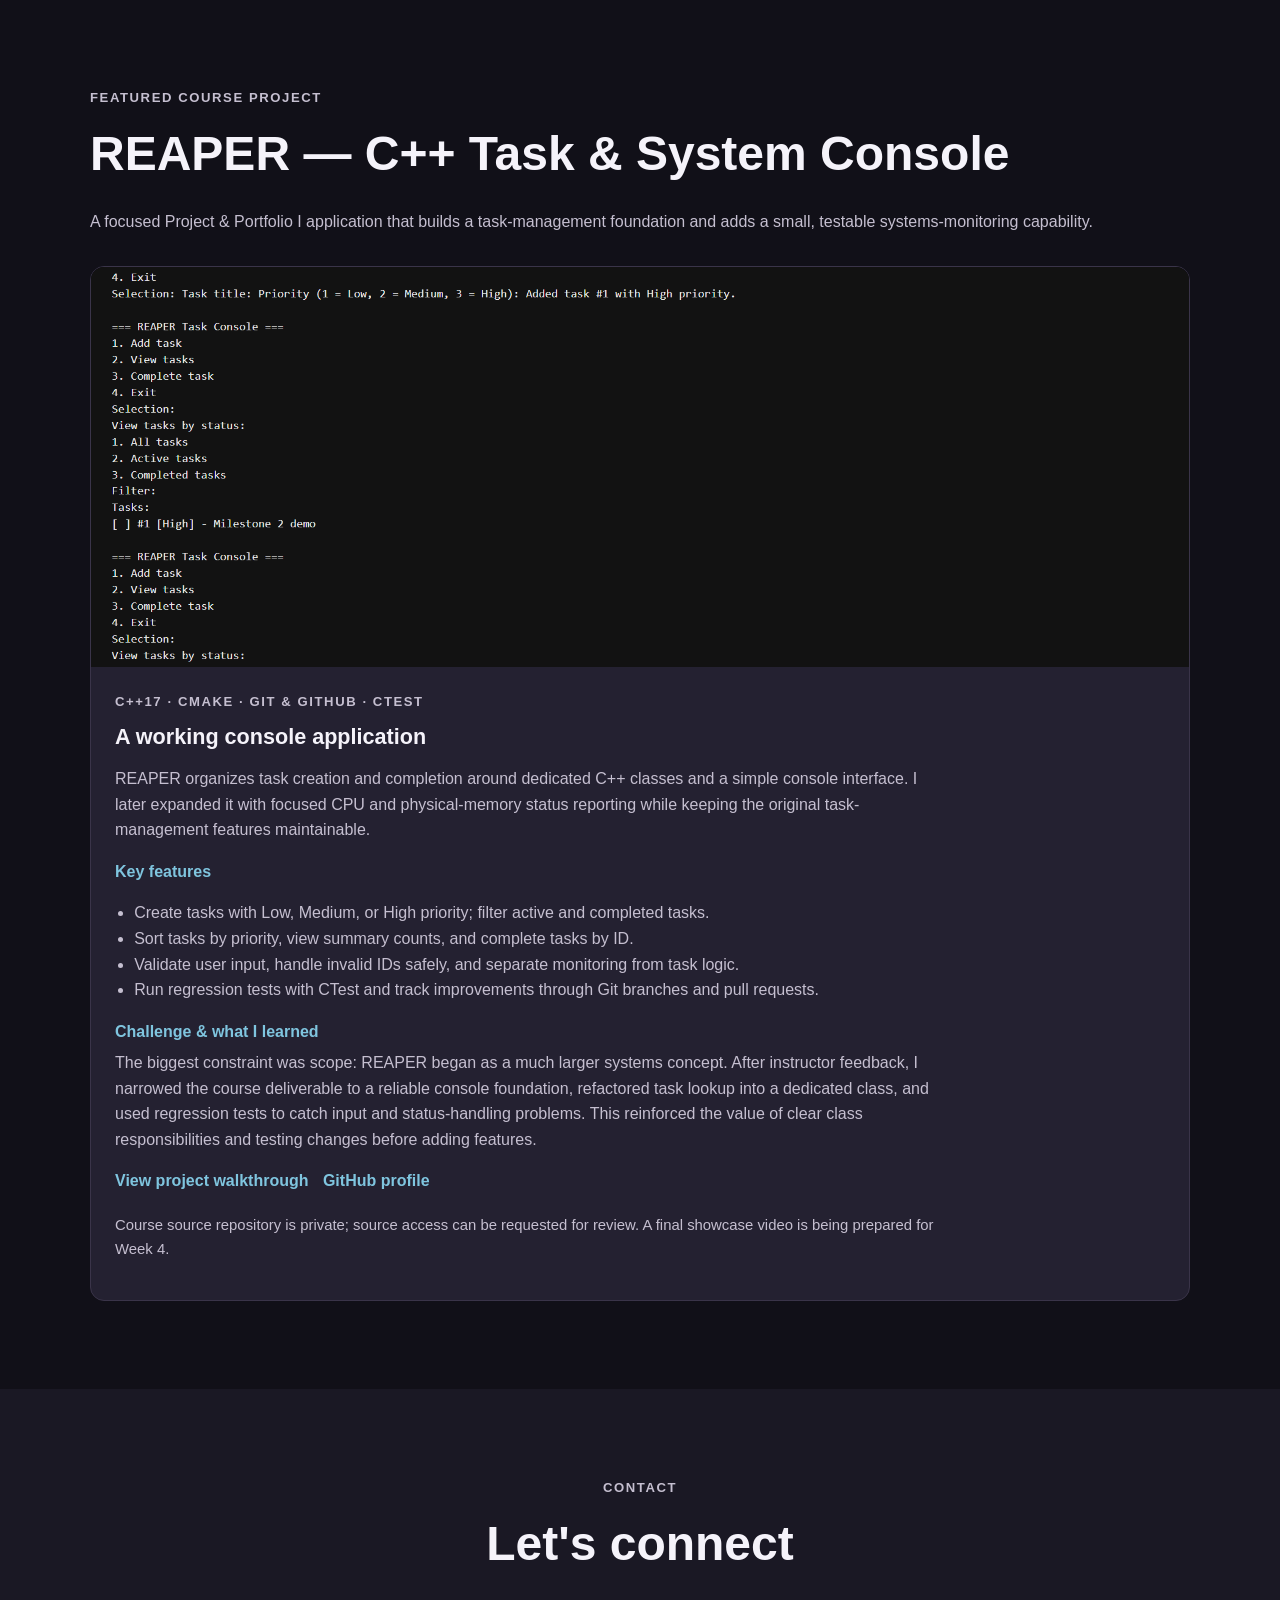
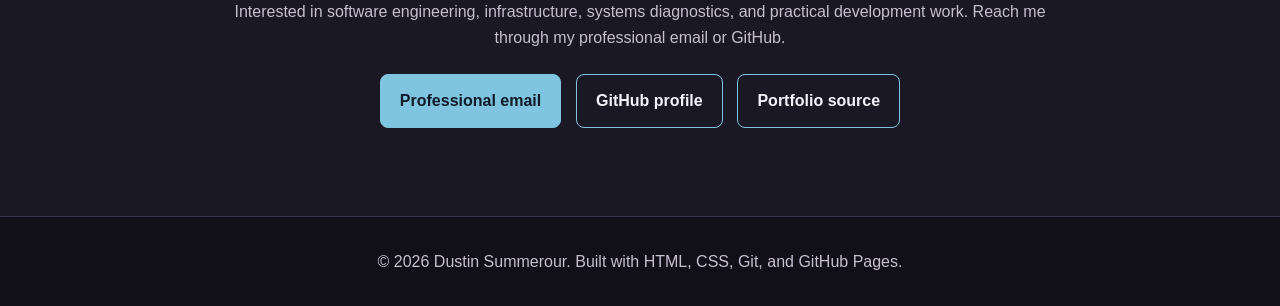
==== commit 35c3e59c: "Merge pull request #1 from Itchigo420/dev Build professional engineering portfolio" ====
--- a/index.html
+++ b/index.html
@@ -1,162 +1,108 @@
 <!DOCTYPE html>
 <html lang="en">
 <head>
-    <meta charset="UTF-8">
-    <meta name="viewport" content="width=device-width, initial-scale=1.0">
-    <meta name="description" content="Student developer portfolio">
-    <title>Student Name | Developer Portfolio</title>
-    <link rel="stylesheet" href="css/style.css">
+  <meta charset="UTF-8">
+  <meta name="viewport" content="width=device-width, initial-scale=1.0">
+  <meta name="description" content="Dustin Summerour | Simulation Engineering student, C++ developer and systems engineering portfolio">
+  <title>Dustin Summerour | Systems &amp; Software Engineering</title>
+  <link rel="stylesheet" href="css/style.css">
 </head>
 <body>
-    <header class="site-header">
-        <div class="container nav-wrapper">
-            <a class="site-title" href="#home">Student Name</a>
-            <nav aria-label="Main navigation">
-                <ul class="nav-list">
-                    <li><a href="#home">Home</a></li>
-                    <li><a href="#about">About</a></li>
-                    <li><a href="#projects">Projects</a></li>
-                    <li><a href="#contact">Contact</a></li>
-                </ul>
-            </nav>
+  <a class="skip-link" href="#main">Skip to content</a>
+  <header class="site-header">
+    <div class="container nav-wrapper">
+      <a class="site-title" href="#home">Dustin Summerour</a>
+      <nav aria-label="Main navigation">
+        <ul class="nav-list">
+          <li><a href="#home">Home</a></li>
+          <li><a href="#about">About</a></li>
+          <li><a href="#skills">Skills</a></li>
+          <li><a href="#projects">Projects</a></li>
+          <li><a href="#contact">Contact</a></li>
+        </ul>
+      </nav>
+    </div>
+  </header>
+  <main id="main">
+    <section id="home" class="hero">
+      <div class="container hero-content">
+        <div>
+          <p class="eyebrow">SIMULATION ENGINEERING · C++ · SYSTEMS</p>
+          <h1>Hello, I’m <span>Dustin Summerour</span>.</h1>
+          <p class="hero-text">I build practical software and systems tools. As a Simulation Engineering student at Full Sail University, I focus on C++, reliable program logic, Linux-based infrastructure, debugging, and automation.</p>
+          <div class="button-row">
+            <a class="button primary" href="#projects">Explore my projects</a>
+            <a class="button secondary" href="assets/dustin-summerour-resume.pdf" target="_blank" rel="noopener">View résumé (PDF)</a>
+          </div>
         </div>
-    </header>
-
-    <main>
-        <section id="home" class="hero">
-            <div class="container hero-content">
-                <div>
-                    <p class="eyebrow">Student Developer Portfolio</p>
-                    <h1>Hello, I’m <span>Student Name</span>.</h1>
-                    <p class="hero-text">
-                        Replace this paragraph with a short professional introduction. Explain what kind of developer you are becoming, what you enjoy building, and what you hope to do next.
-                    </p>
-                    <div class="button-row">
-                        <a class="button primary" href="#projects">View My Projects</a>
-                        <a class="button secondary" href="assets/student-resume.pdf" target="_blank" rel="noopener">View Résumé</a>
-                    </div>
-                </div>
-
-                <img class="profile-image" src="images/profile-placeholder.svg" alt="Placeholder profile illustration">
+        <img class="profile-image" src="images/systems-mark.svg" alt="Illustration of a terminal displaying REAPER, C++, and systems engineering">
+      </div>
+    </section>
+    <section id="about" class="section">
+      <div class="container narrow">
+        <p class="section-label">About Me</p>
+        <h2>Engineering through iteration</h2>
+        <p>I enjoy breaking complicated problems into manageable parts, finding failures, and improving the design until the result is dependable. My current work connects object-oriented C++ development with an interest in operating systems, diagnostics, networking, and distributed computing.</p>
+        <p>In Project &amp; Portfolio I, I kept the REAPER console application focused instead of trying to rebuild an entire systems platform in four weeks. My goal is to keep developing as a software and systems engineer and contribute to tools that make complex technology easier to operate.</p>
+      </div>
+    </section>
+    <section id="skills" class="section alternate-background">
+      <div class="container">
+        <p class="section-label">Technical skills</p>
+        <h2>What I work with</h2>
+        <div class="skills-grid">
+          <article class="info-card"><h3>Languages</h3><p>C++, Python, HTML, CSS, JSON</p></article>
+          <article class="info-card"><h3>Tools</h3><p>Git, GitHub, Visual Studio, VS Code, CMake, Linux, Docker, Raspberry Pi</p></article>
+          <article class="info-card"><h3>Current Focus</h3><p>Object-oriented design, validation, automated tests, CPU and memory diagnostics, and code organization</p></article>
+        </div>
+      </div>
+    </section>
+    <section id="projects" class="section">
+      <div class="container">
+        <p class="section-label">Featured course project</p>
+        <h2>REAPER — C++ Task &amp; System Console</h2>
+        <p class="section-intro">A focused Project &amp; Portfolio I application that builds a task-management foundation and adds a small, testable systems-monitoring capability.</p>
+        <div class="project-grid">
+          <article class="project-card">
+            <img class="reaper-screenshot" src="images/reaper-console.png" alt="Screenshot of the REAPER command-line task manager adding, displaying, and completing a high-priority task">
+            <div class="project-content">
+              <p class="project-type">C++17 · CMake · Git &amp; GitHub · CTest</p>
+              <h3>A working console application</h3>
+              <p>REAPER organizes task creation and completion around dedicated C++ classes and a simple console interface. I later expanded it with focused CPU and physical-memory status reporting while keeping the original task-management features maintainable.</p>
+              <h4>Key features</h4>
+              <ul>
+                <li>Create tasks with Low, Medium, or High priority; filter active and completed tasks.</li>
+                <li>Sort tasks by priority, view summary counts, and complete tasks by ID.</li>
+                <li>Validate user input, handle invalid IDs safely, and separate monitoring from task logic.</li>
+                <li>Run regression tests with CTest and track improvements through Git branches and pull requests.</li>
+              </ul>
+              <h4>Challenge &amp; what I learned</h4>
+              <p>The biggest constraint was scope: REAPER began as a much larger systems concept. After instructor feedback, I narrowed the course deliverable to a reliable console foundation, refactored task lookup into a dedicated class, and used regression tests to catch input and status-handling problems. This reinforced the value of clear class responsibilities and testing changes before adding features.</p>
+              <div class="project-links">
+                <a class="text-link" href="demo.html">View project walkthrough</a>
+                <a class="text-link" href="https://github.com/Itchigo420" target="_blank" rel="noopener">GitHub profile</a>
+              </div>
+              <p class="availability-note">Course source repository is private; source access can be requested for review. A final showcase video is being prepared for Week 4.</p>
             </div>
-        </section>
-
-        <section id="about" class="section">
-            <div class="container narrow">
-                <p class="section-label">About Me</p>
-                <h2>Who I Am as a Developer</h2>
-                <p>
-                    Replace this paragraph with your developer story. You might discuss what led you to programming, the types of problems you enjoy solving, and how your skills have grown during the program.
-                </p>
-
-                <div class="skills-grid">
-                    <article class="info-card">
-                        <h3>Languages</h3>
-                        <p>C++, HTML, CSS</p>
-                    </article>
-
-                    <article class="info-card">
-                        <h3>Tools</h3>
-                        <p>Visual Studio, Git, GitHub</p>
-                    </article>
-
-                    <article class="info-card">
-                        <h3>Current Focus</h3>
-                        <p>Object-oriented programming, debugging, and clean code</p>
-                    </article>
-                </div>
-            </div>
-        </section>
-
-        <section id="projects" class="section alternate-background">
-            <div class="container">
-                <p class="section-label">Featured Work</p>
-                <h2>Projects</h2>
-                <p class="section-intro">
-                    Replace the sample information below with your own work. Add screenshots, explain what each project does, and describe your development process.
-                </p>
-
-                <div class="project-grid">
-                    <article class="project-card">
-                        <img src="images/project-placeholder.svg" alt="Placeholder screenshot for Project One">
-                        <div class="project-content">
-                            <p class="project-type">C++ Console Application</p>
-                            <h3>Project One Title</h3>
-                            <p>
-                                Write a brief overview of the project. Explain the purpose of the program and what the user can do with it.
-                            </p>
-
-                            <h4>Key Features</h4>
-                            <ul>
-                                <li>Describe one major feature.</li>
-                                <li>Describe another major feature.</li>
-                                <li>Describe your input validation or menu system.</li>
-                            </ul>
-
-                            <h4>What I Learned</h4>
-                            <p>
-                                Explain one challenge you faced, how you solved it, and what you learned from the process.
-                            </p>
-
-                            <div class="project-links">
-                                <a class="text-link" href="https://github.com/USERNAME/REPOSITORY" target="_blank" rel="noopener">View Repository</a>
-                                <a class="text-link" href="https://example.com" target="_blank" rel="noopener">Watch Demo</a>
-                            </div>
-                        </div>
-                    </article>
-
-                    <article class="project-card">
-                        <img src="images/project-placeholder.svg" alt="Placeholder screenshot for Project Two">
-                        <div class="project-content">
-                            <p class="project-type">Additional Project</p>
-                            <h3>Project Two Title</h3>
-                            <p>
-                                Duplicate this card when you are ready to add more work. Replace all placeholder text, links, and images before submitting.
-                            </p>
-
-                            <h4>Key Features</h4>
-                            <ul>
-                                <li>Describe one major feature.</li>
-                                <li>Describe another major feature.</li>
-                                <li>Describe a technical improvement.</li>
-                            </ul>
-
-                            <h4>What I Learned</h4>
-                            <p>
-                                Explain how this project demonstrates your growth as a developer.
-                            </p>
-
-                            <div class="project-links">
-                                <a class="text-link" href="https://github.com/USERNAME/REPOSITORY" target="_blank" rel="noopener">View Repository</a>
-                                <a class="text-link" href="https://example.com" target="_blank" rel="noopener">Watch Demo</a>
-                            </div>
-                        </div>
-                    </article>
-                </div>
-            </div>
-        </section>
-
-        <section id="contact" class="section">
-            <div class="container narrow contact-section">
-                <p class="section-label">Contact</p>
-                <h2>Let’s Connect</h2>
-                <p>
-                    Replace the links below with your professional profiles. Do not publish your home address, student ID, personal phone number, or other private information.
-                </p>
-
-                <div class="contact-links">
-                    <a class="button primary" href="https://github.com/USERNAME" target="_blank" rel="noopener">GitHub</a>
-                    <a class="button secondary" href="https://www.linkedin.com/in/USERNAME" target="_blank" rel="noopener">LinkedIn</a>
-                    <a class="button secondary" href="mailto:student@example.com">Professional Email</a>
-                </div>
-            </div>
-        </section>
-    </main>
-
-    <footer class="site-footer">
-        <div class="container">
-            <p>&copy; 2026 Student Name. Built with HTML, CSS, GitHub, and GitHub Pages.</p>
+          </article>
         </div>
-    </footer>
+      </div>
+    </section>
+    <section id="contact" class="section alternate-background">
+      <div class="container narrow contact-section">
+        <p class="section-label">Contact</p>
+        <h2>Let's connect</h2>
+        <p>Interested in software engineering, infrastructure, systems diagnostics, and practical development work. Reach me through my professional email or GitHub.</p>
+        <div class="contact-links">
+          <a class="button primary" href="mailto:summerourdustin8@gmail.com">Professional email</a>
+          <a class="button secondary" href="https://github.com/Itchigo420" target="_blank" rel="noopener">GitHub profile</a>
+          <a class="button secondary" href="https://github.com/Itchigo420/Itchigo420.github.io" target="_blank" rel="noopener">Portfolio source</a>
+        </div>
+      </div>
+    </section>
+  </main>
+  <footer class="site-footer"><div class="container">
+    <p>&copy; 2026 Dustin Summerour. Built with HTML, CSS, Git, and GitHub Pages.</p>
+  </div></footer>
 </body>
 </html>
--- a/css/style.css
+++ b/css/style.css
@@ -4,8 +4,8 @@
     --surface-light: #242131;
     --text: #f5f3fa;
     --muted: #c5bfd0;
-    --accent: #b896ff;
-    --accent-dark: #8a5de8;
+    --accent: #7fc5df;
+    --accent-dark: #4992b5;
     --border: #3a3449;
     --max-width: 1100px;
 }
@@ -166,12 +166,12 @@
 
 .button.primary {
     background: var(--accent);
-    color: #15121d;
+    color: #111b2a;
 }
 
 .button.primary:hover,
 .button.primary:focus {
-    background: #cfb8ff;
+    background: #abdff0;
 }
 
 .button.secondary:hover,
@@ -306,3 +306,20 @@
         padding-top: 4.5rem;
     }
 }
+
+
+/* Portfolio-specific accessibility and project presentation */
+.skip-link { position: absolute; left: 1rem; top: -4rem; z-index: 2000; padding: .75rem 1rem; background: #fff; color: #111; border-radius: 6px; }
+.skip-link:focus { top: 1rem; }
+:focus-visible { outline: 3px solid #abdff0; outline-offset: 3px; }
+#home, #about, #skills, #projects, #contact { scroll-margin-top: 100px; }
+.project-grid { grid-template-columns: minmax(0, 1fr); }
+.project-card > .reaper-screenshot { width: 100%; height: min(44vw, 400px); object-fit: cover; object-position: center 12%; background: #0c0b10; }
+.project-content { max-width: 880px; }
+.availability-note { margin-top: 1.25rem; font-size: .93rem; }
+@media (max-width: 620px) {
+    .project-card > .reaper-screenshot { height: 230px; }
+    .site-header { position: static; }
+    h1 { font-size: clamp(2.2rem, 10vw, 3.2rem); }
+}
+@media (prefers-reduced-motion: reduce) { html { scroll-behavior: auto; } }
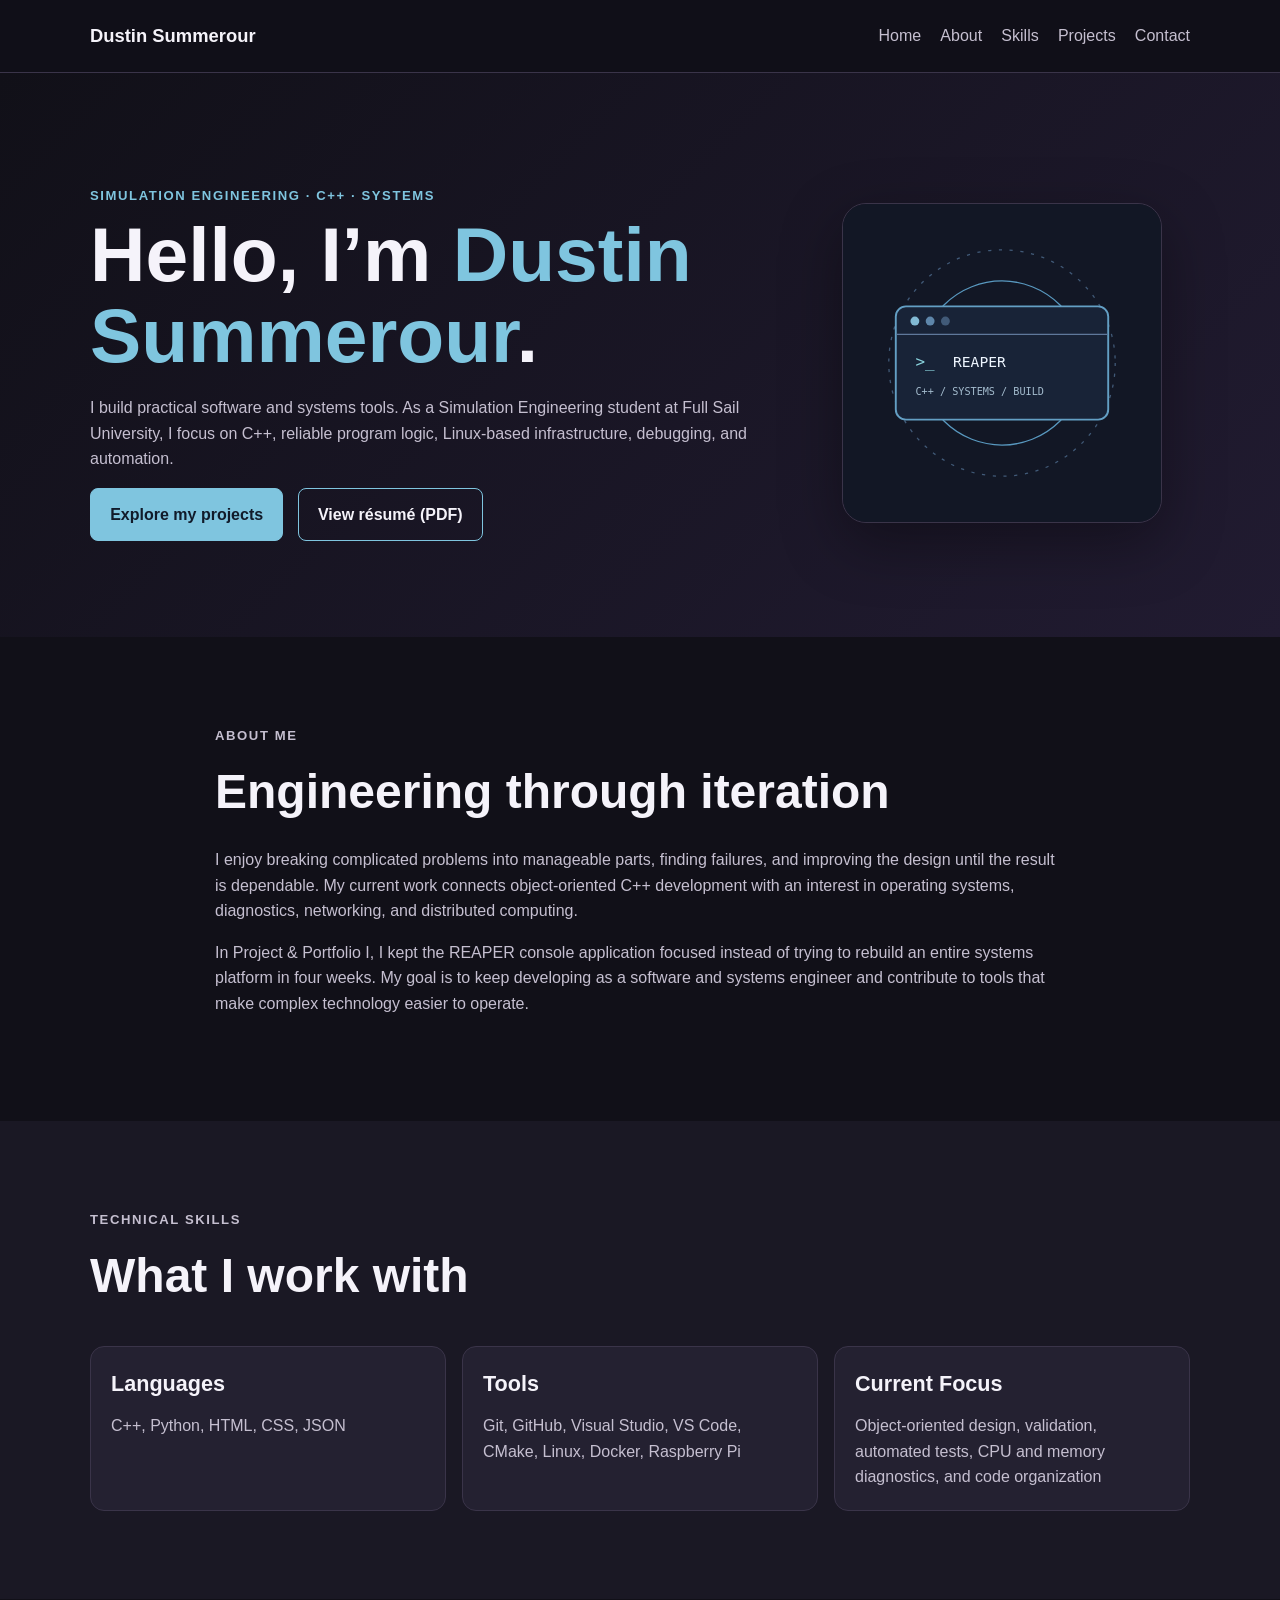
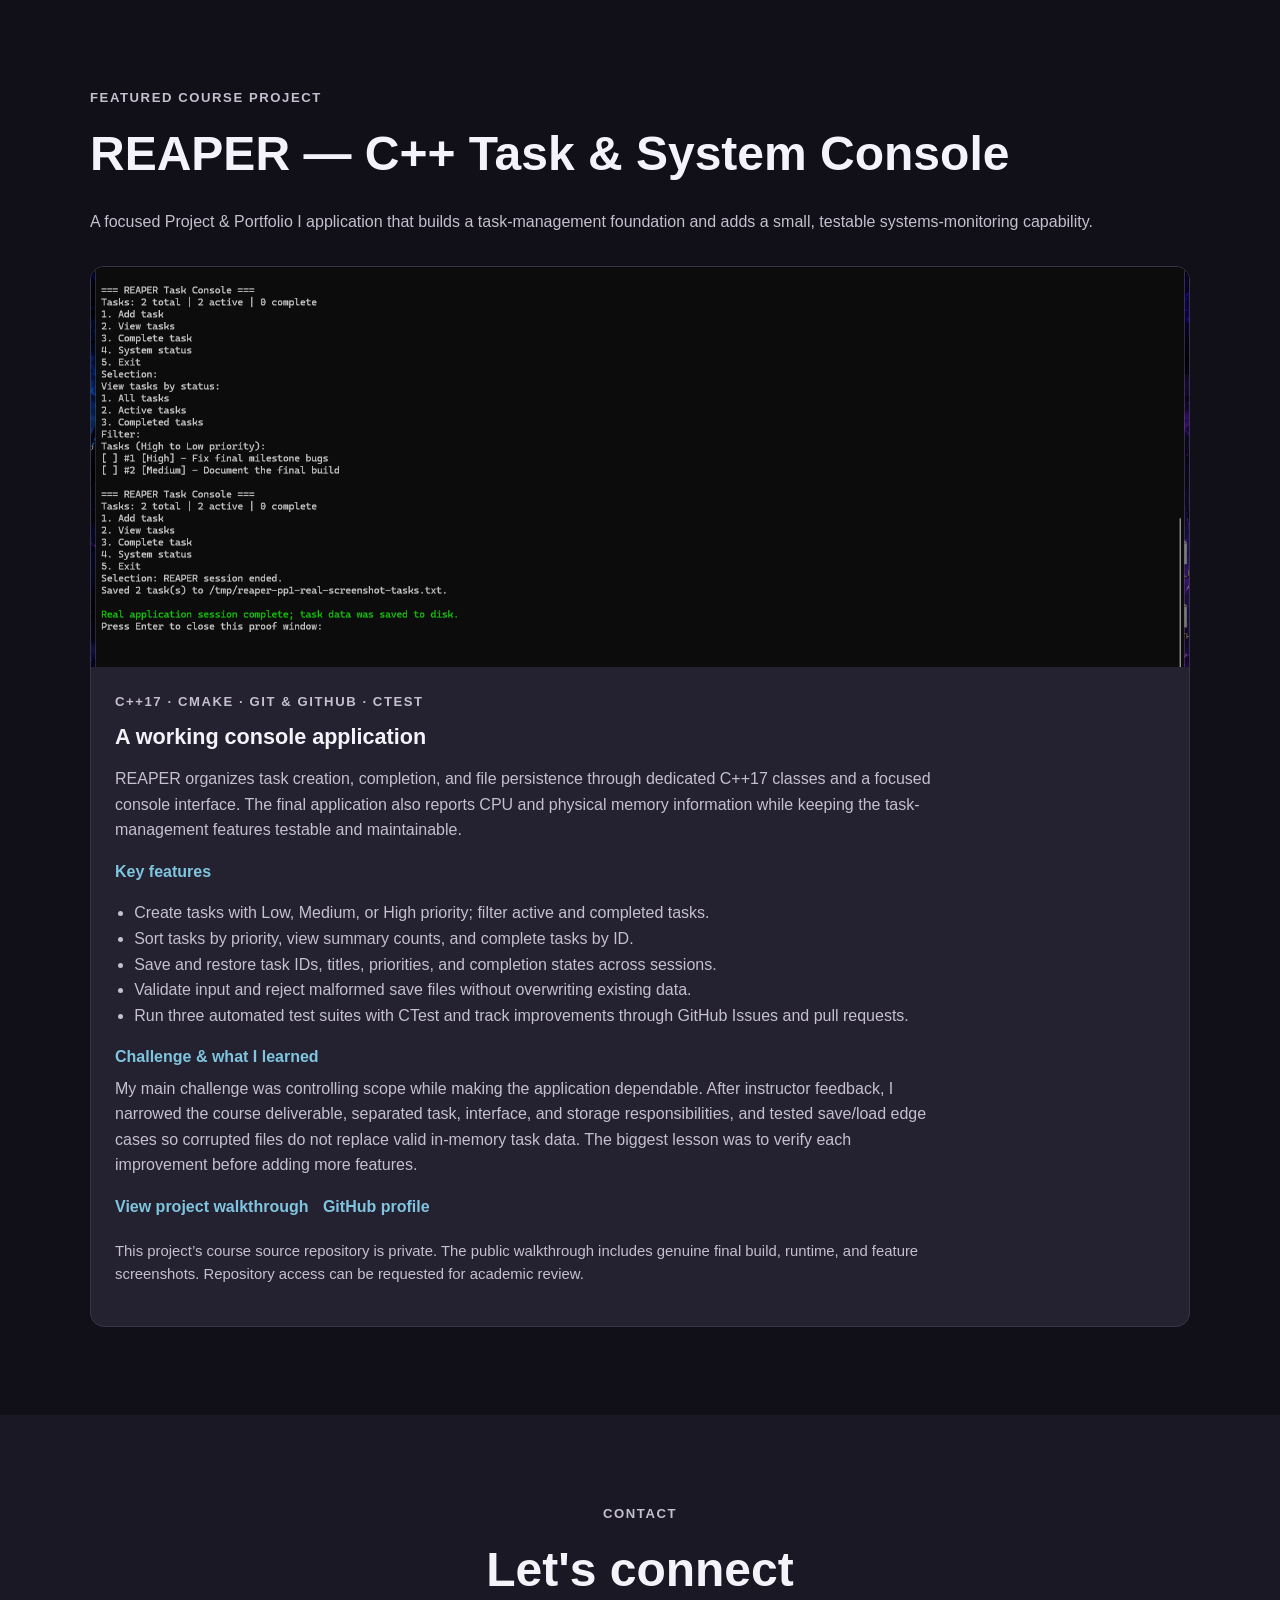
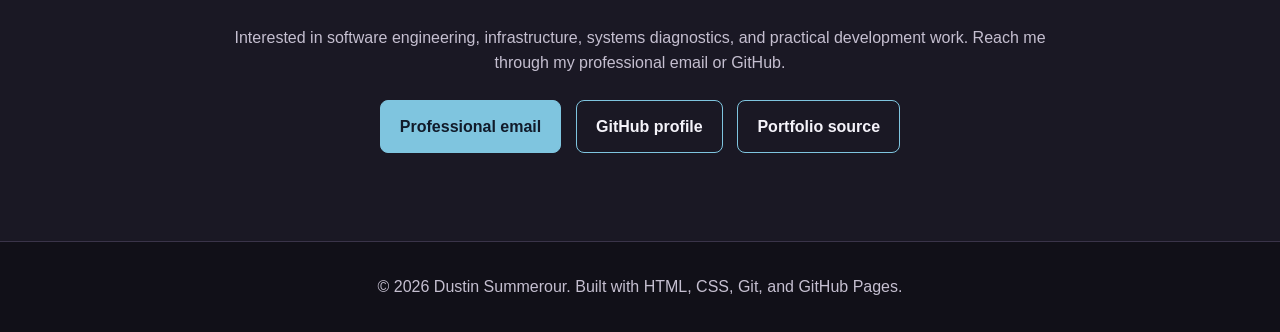
==== commit dfbf613c: "feat: update public REAPER walkthrough with verified final screenshots" ====
--- a/index.html
+++ b/index.html
@@ -64,25 +64,26 @@
         <p class="section-intro">A focused Project &amp; Portfolio I application that builds a task-management foundation and adds a small, testable systems-monitoring capability.</p>
         <div class="project-grid">
           <article class="project-card">
-            <img class="reaper-screenshot" src="images/reaper-console.png" alt="Screenshot of the REAPER command-line task manager adding, displaying, and completing a high-priority task">
+            <img class="reaper-screenshot" src="images/reaper-console.png" alt="Genuine final REAPER Windows Terminal capture showing tasks with high and medium priorities and successful persistence">
             <div class="project-content">
               <p class="project-type">C++17 · CMake · Git &amp; GitHub · CTest</p>
               <h3>A working console application</h3>
-              <p>REAPER organizes task creation and completion around dedicated C++ classes and a simple console interface. I later expanded it with focused CPU and physical-memory status reporting while keeping the original task-management features maintainable.</p>
+              <p>REAPER organizes task creation, completion, and file persistence through dedicated C++17 classes and a focused console interface. The final application also reports CPU and physical memory information while keeping the task-management features testable and maintainable.</p>
               <h4>Key features</h4>
               <ul>
                 <li>Create tasks with Low, Medium, or High priority; filter active and completed tasks.</li>
                 <li>Sort tasks by priority, view summary counts, and complete tasks by ID.</li>
-                <li>Validate user input, handle invalid IDs safely, and separate monitoring from task logic.</li>
-                <li>Run regression tests with CTest and track improvements through Git branches and pull requests.</li>
+                <li>Save and restore task IDs, titles, priorities, and completion states across sessions.</li>
+                <li>Validate input and reject malformed save files without overwriting existing data.</li>
+                <li>Run three automated test suites with CTest and track improvements through GitHub Issues and pull requests.</li>
               </ul>
               <h4>Challenge &amp; what I learned</h4>
-              <p>The biggest constraint was scope: REAPER began as a much larger systems concept. After instructor feedback, I narrowed the course deliverable to a reliable console foundation, refactored task lookup into a dedicated class, and used regression tests to catch input and status-handling problems. This reinforced the value of clear class responsibilities and testing changes before adding features.</p>
+              <p>My main challenge was controlling scope while making the application dependable. After instructor feedback, I narrowed the course deliverable, separated task, interface, and storage responsibilities, and tested save/load edge cases so corrupted files do not replace valid in-memory task data. The biggest lesson was to verify each improvement before adding more features.</p>
               <div class="project-links">
                 <a class="text-link" href="demo.html">View project walkthrough</a>
                 <a class="text-link" href="https://github.com/Itchigo420" target="_blank" rel="noopener">GitHub profile</a>
               </div>
-              <p class="availability-note">Course source repository is private; source access can be requested for review. A final showcase video is being prepared for Week 4.</p>
+              <p class="availability-note">This project’s course source repository is private. The public walkthrough includes genuine final build, runtime, and feature screenshots. Repository access can be requested for academic review.</p>
             </div>
           </article>
         </div>
--- a/css/style.css
+++ b/css/style.css
@@ -323,3 +323,13 @@
     h1 { font-size: clamp(2.2rem, 10vw, 3.2rem); }
 }
 @media (prefers-reduced-motion: reduce) { html { scroll-behavior: auto; } }
+
+/* Clear, responsive screenshots in final project walkthrough */
+.evidence-image {
+    width: 100%;
+    height: auto;
+    border: 1px solid var(--border);
+    border-radius: 12px;
+    margin: 1.25rem 0 3rem;
+    background: #0c0b10;
+}
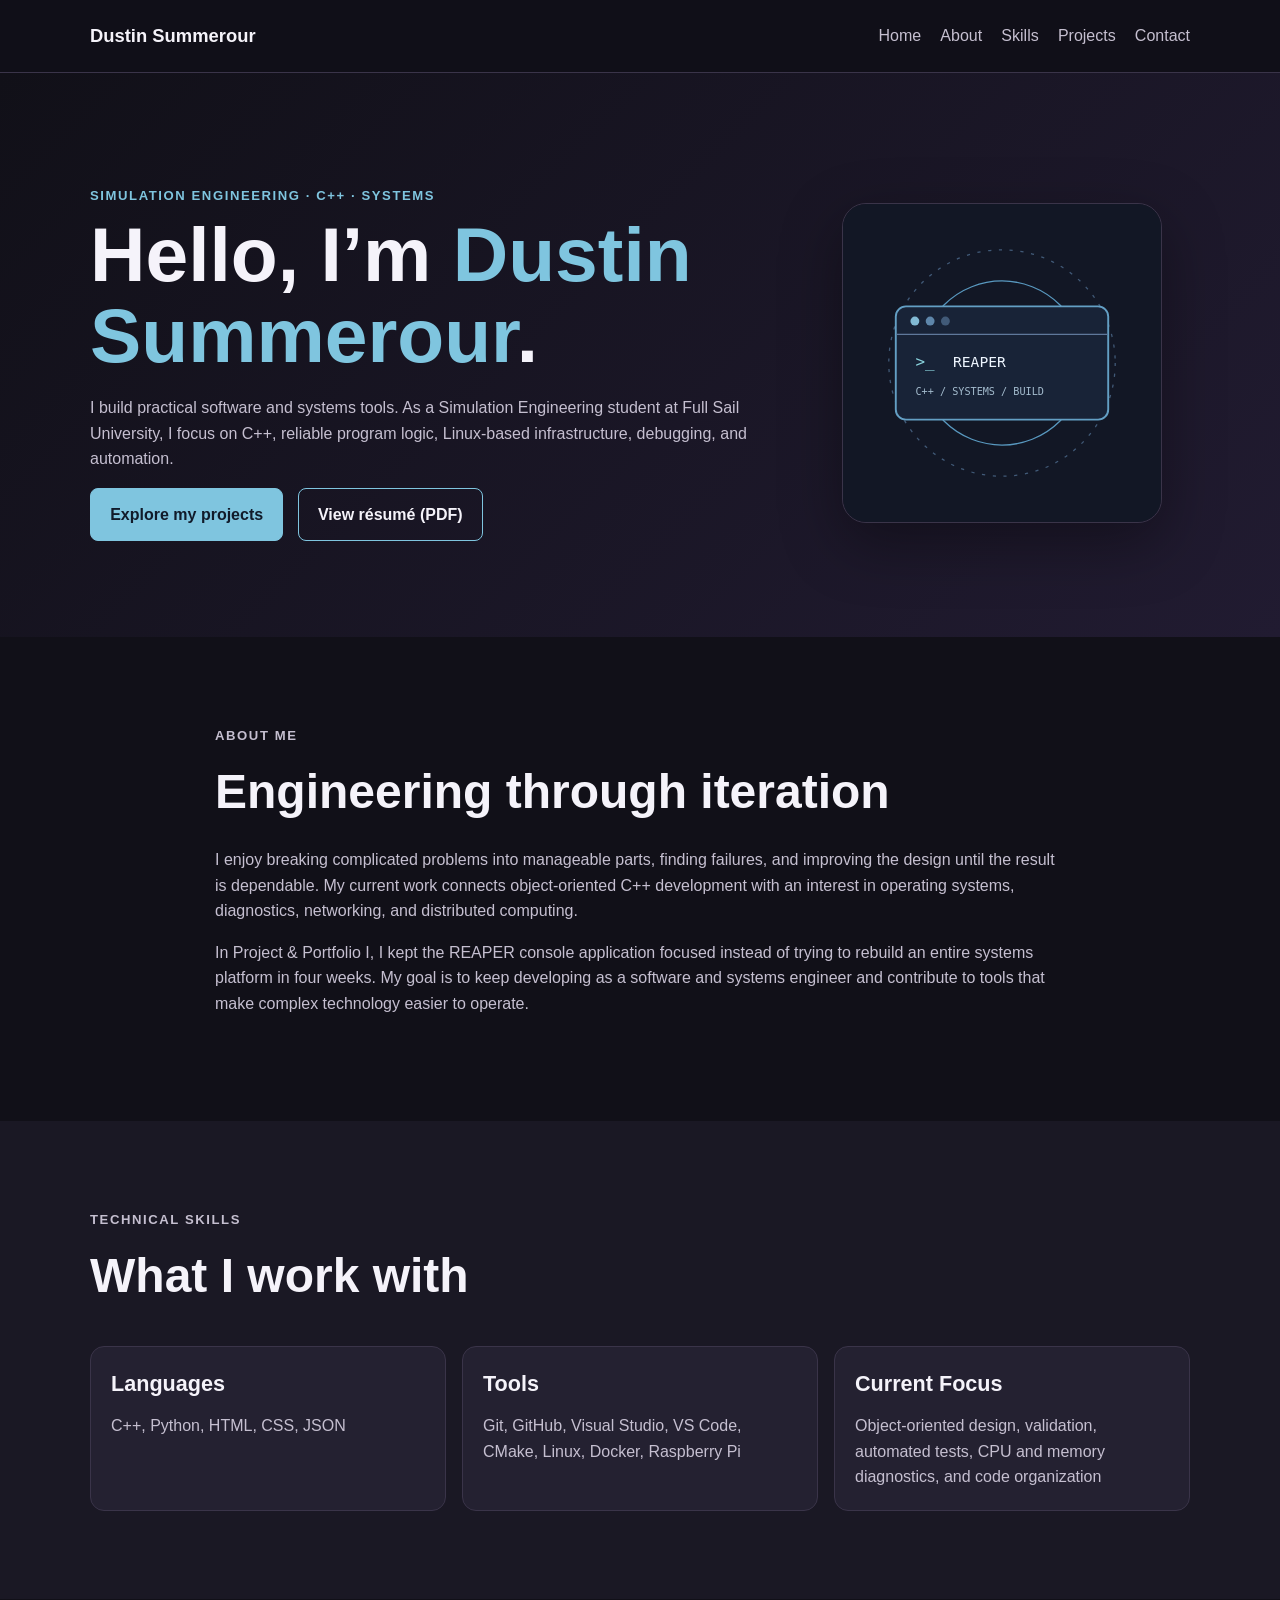
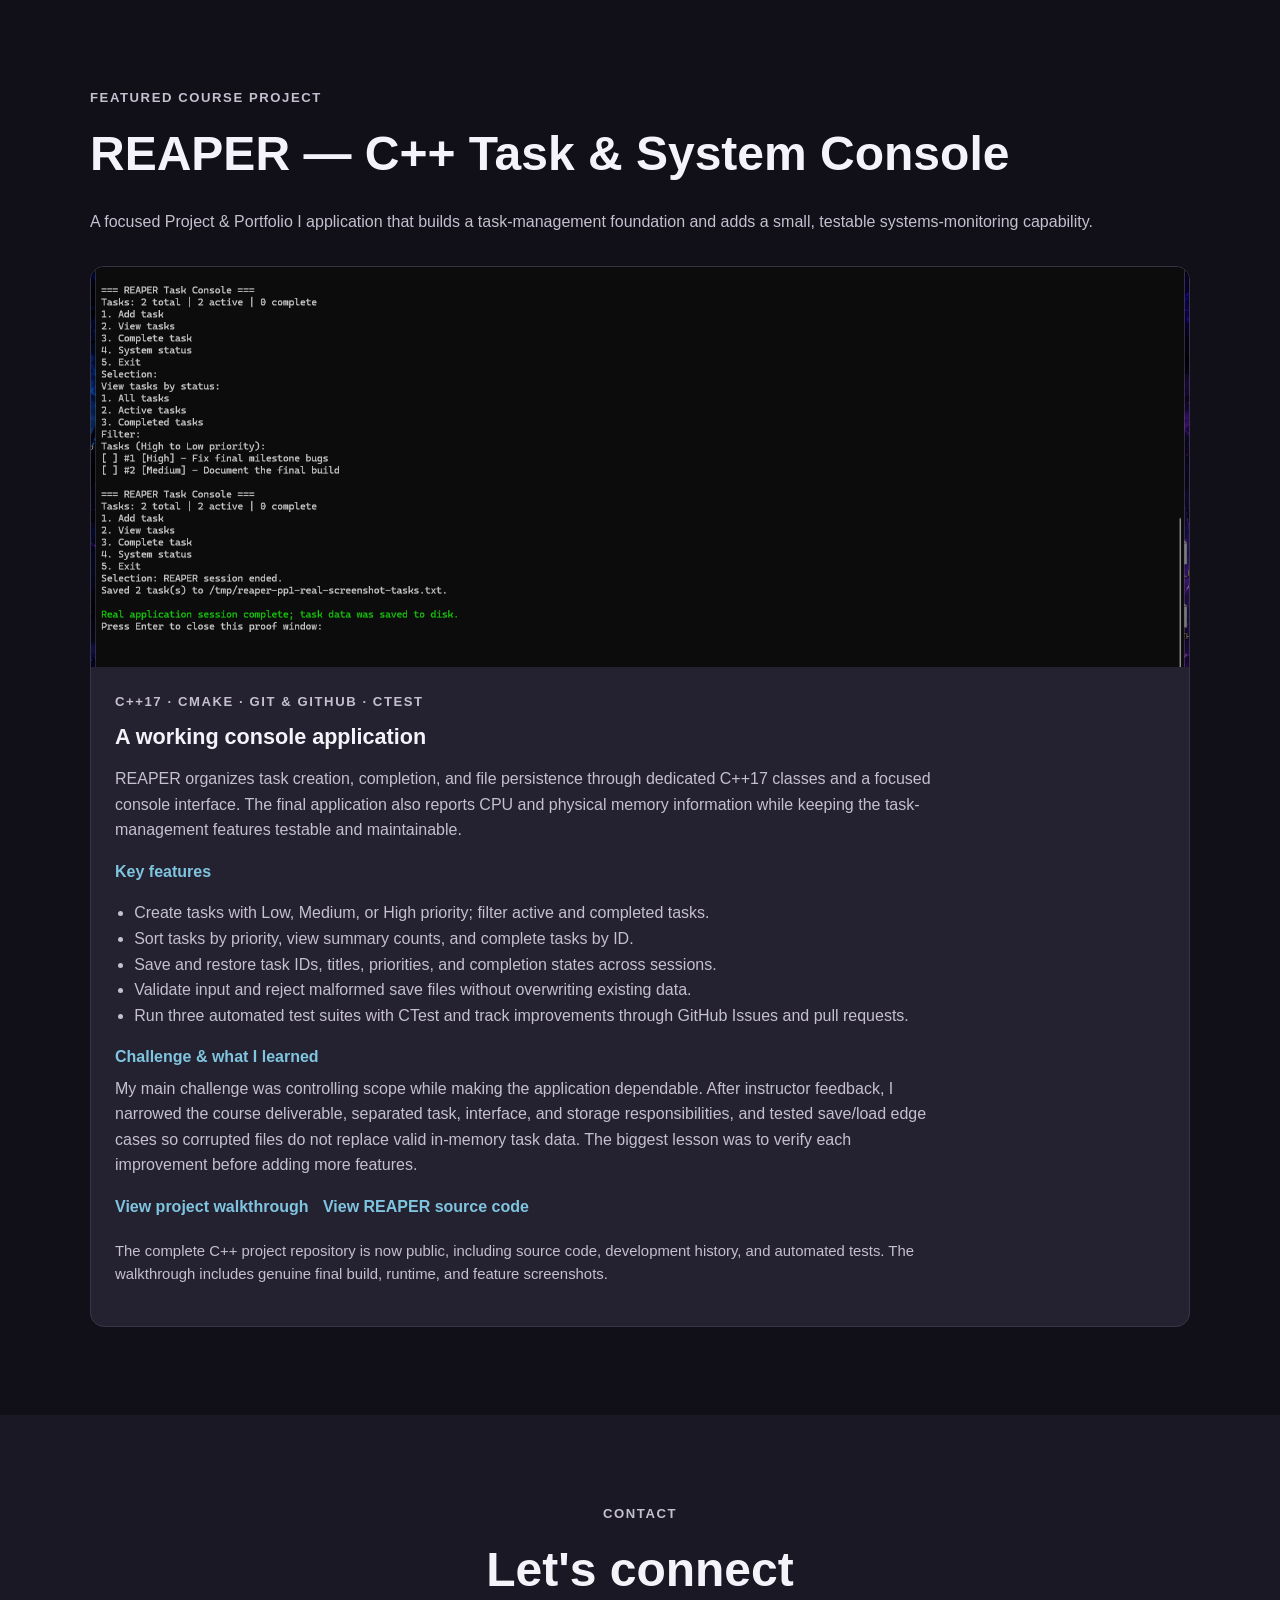
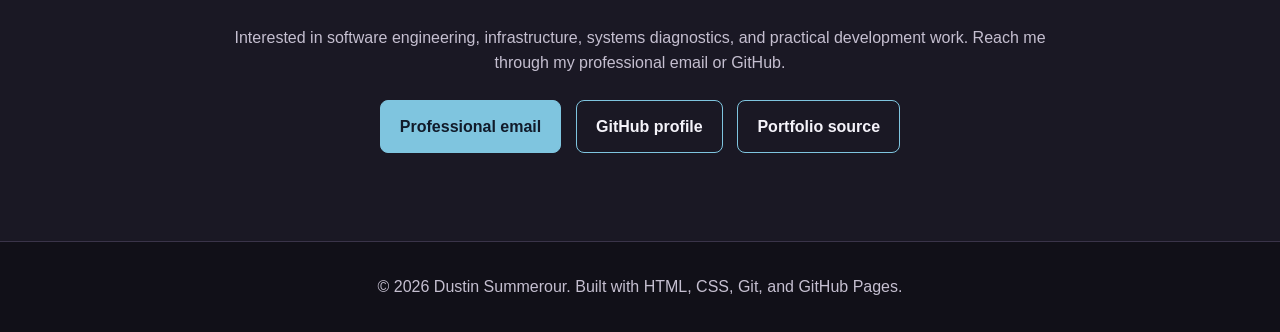
==== commit 528f43ee: "docs: link public REAPER source from portfolio" ====
--- a/index.html
+++ b/index.html
@@ -81,9 +81,9 @@
               <p>My main challenge was controlling scope while making the application dependable. After instructor feedback, I narrowed the course deliverable, separated task, interface, and storage responsibilities, and tested save/load edge cases so corrupted files do not replace valid in-memory task data. The biggest lesson was to verify each improvement before adding more features.</p>
               <div class="project-links">
                 <a class="text-link" href="demo.html">View project walkthrough</a>
-                <a class="text-link" href="https://github.com/Itchigo420" target="_blank" rel="noopener">GitHub profile</a>
+                <a class="text-link" href="https://github.com/Itchigo420/COS119-PP1-REAPER" target="_blank" rel="noopener">View REAPER source code</a>
               </div>
-              <p class="availability-note">This project’s course source repository is private. The public walkthrough includes genuine final build, runtime, and feature screenshots. Repository access can be requested for academic review.</p>
+              <p class="availability-note">The complete C++ project repository is now public, including source code, development history, and automated tests. The walkthrough includes genuine final build, runtime, and feature screenshots.</p>
             </div>
           </article>
         </div>
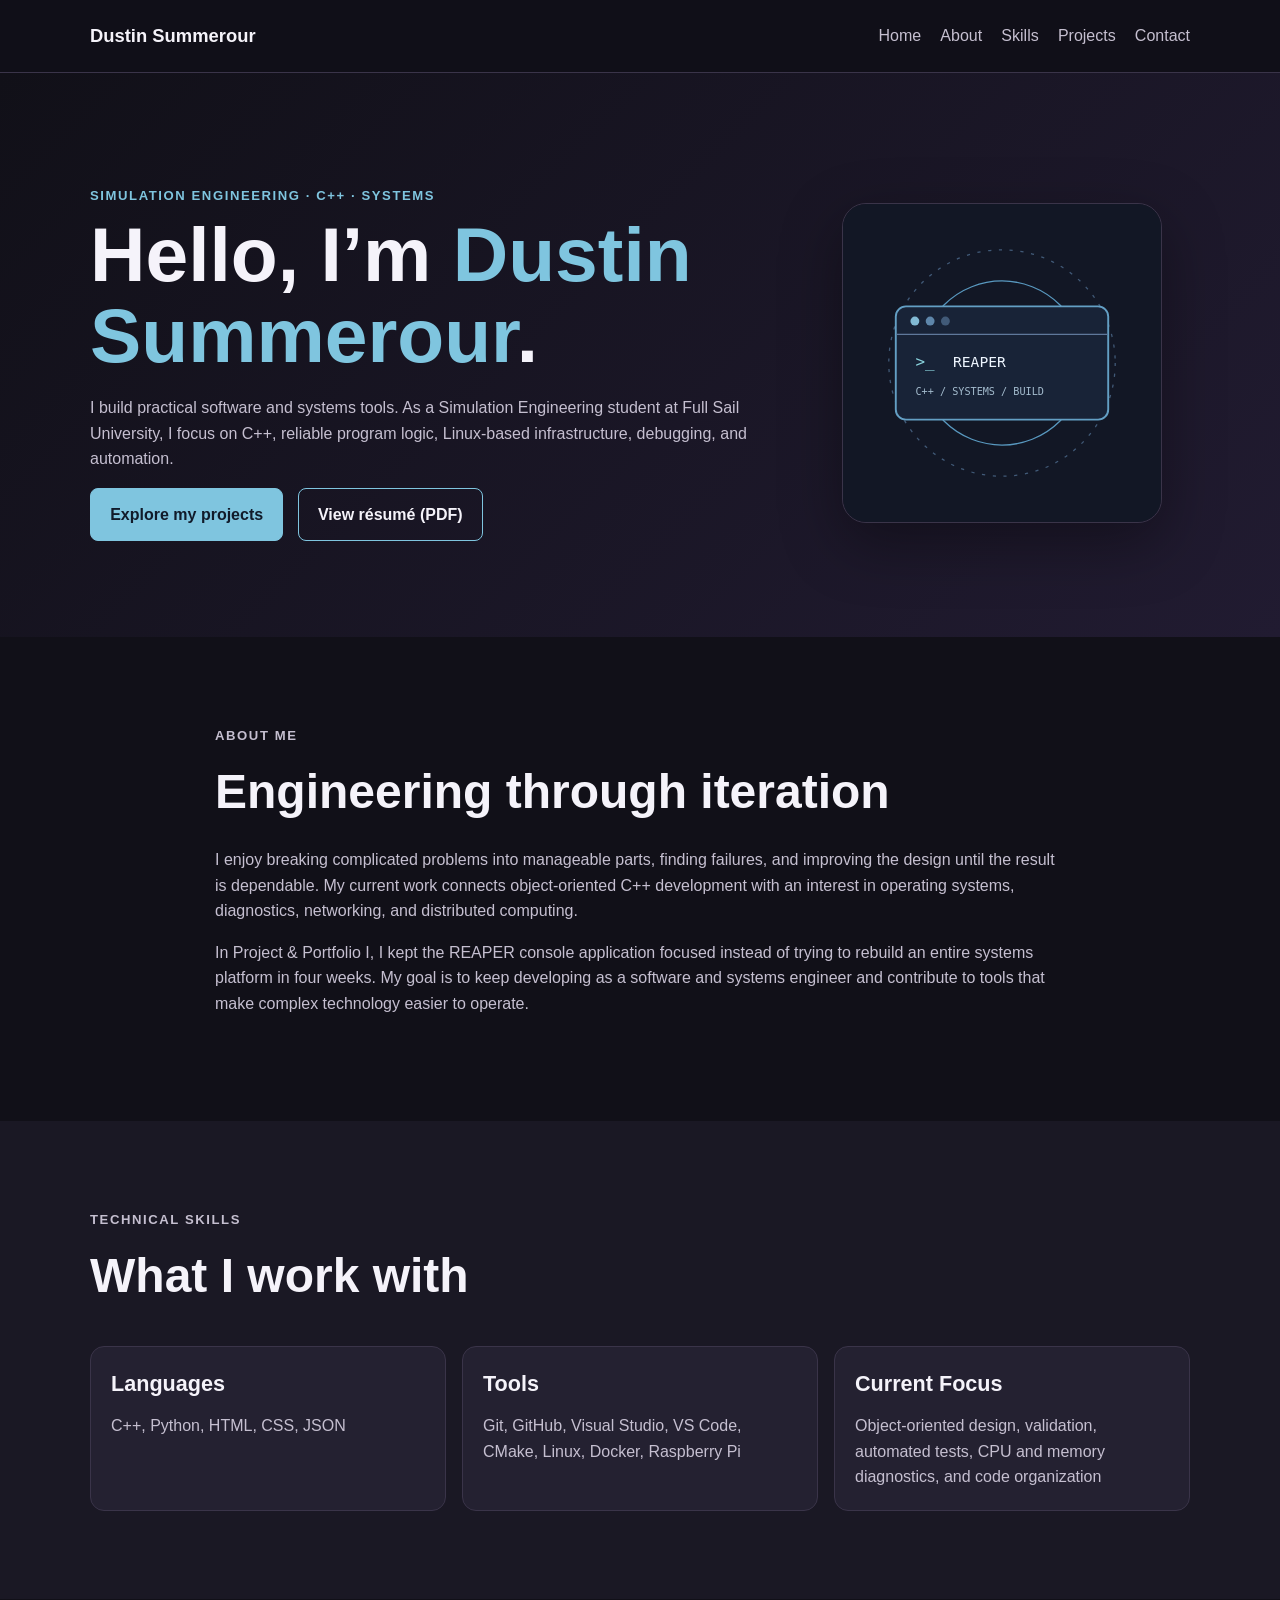
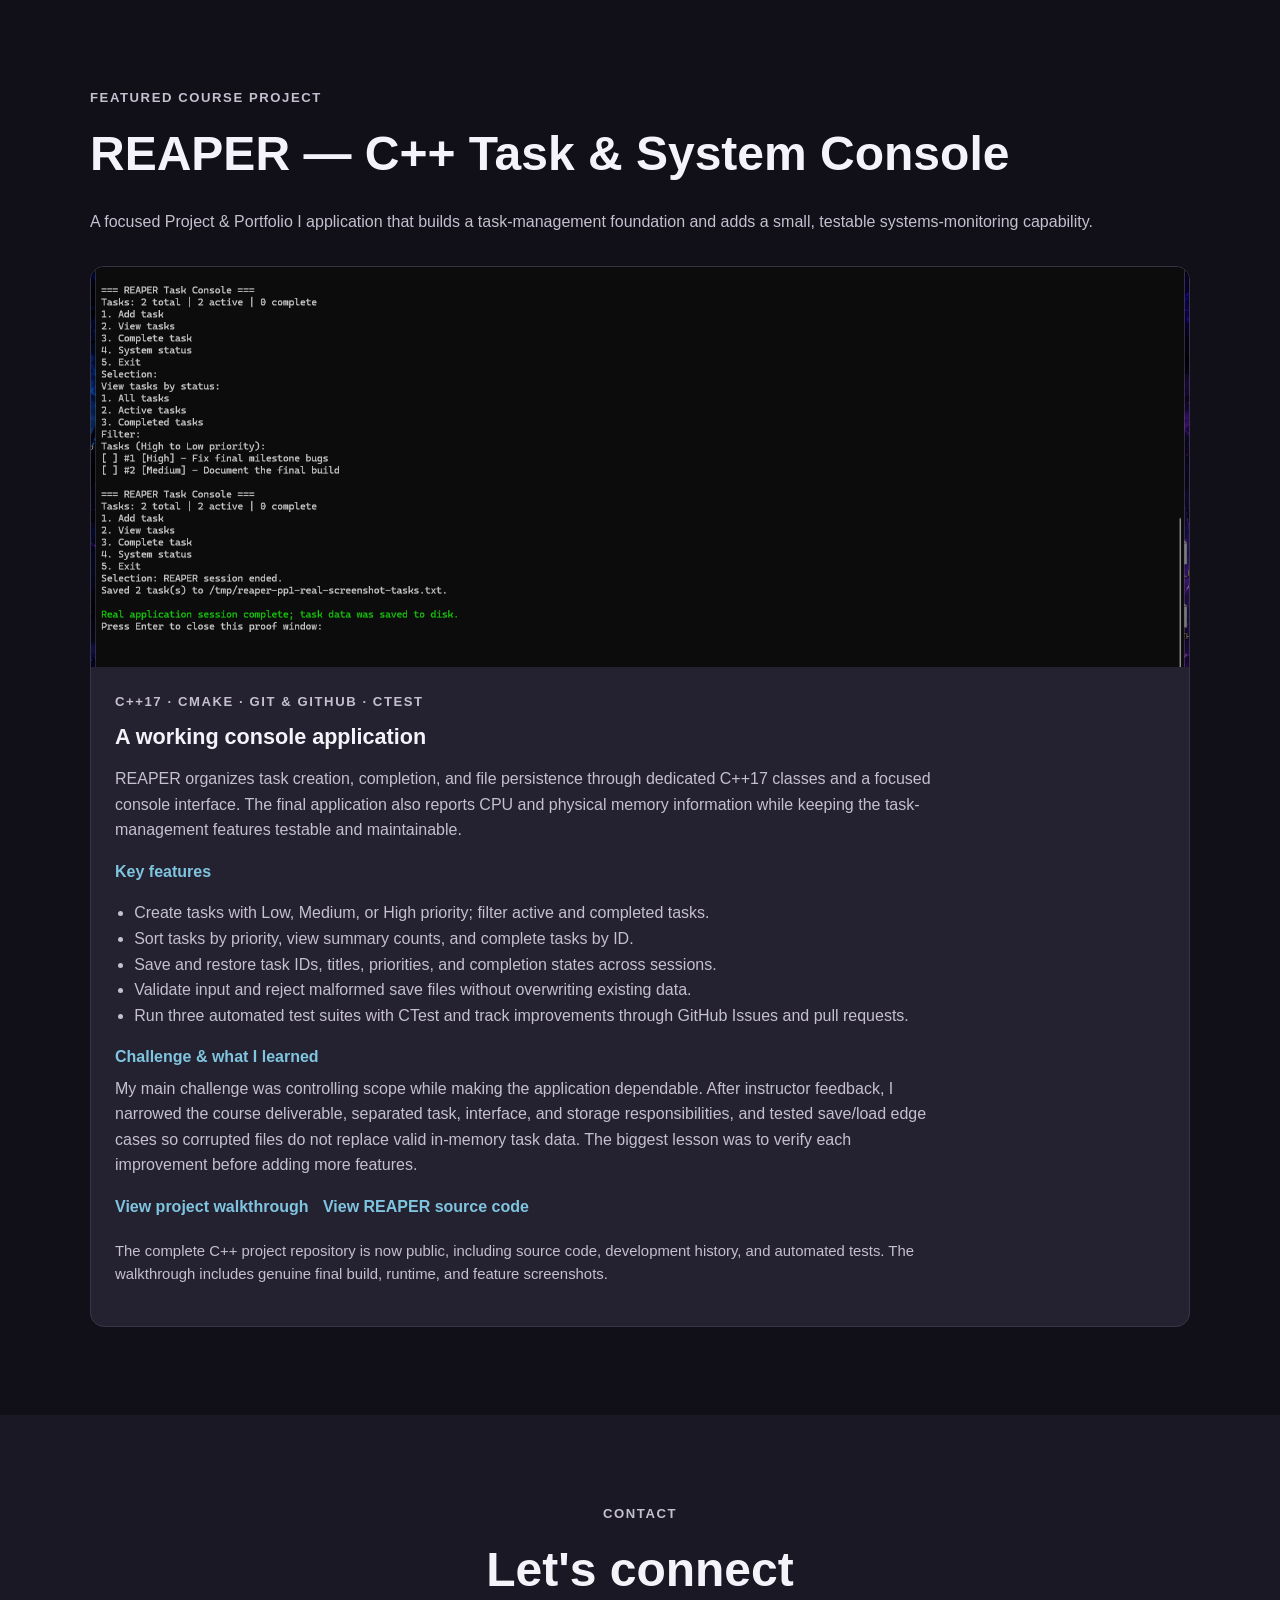
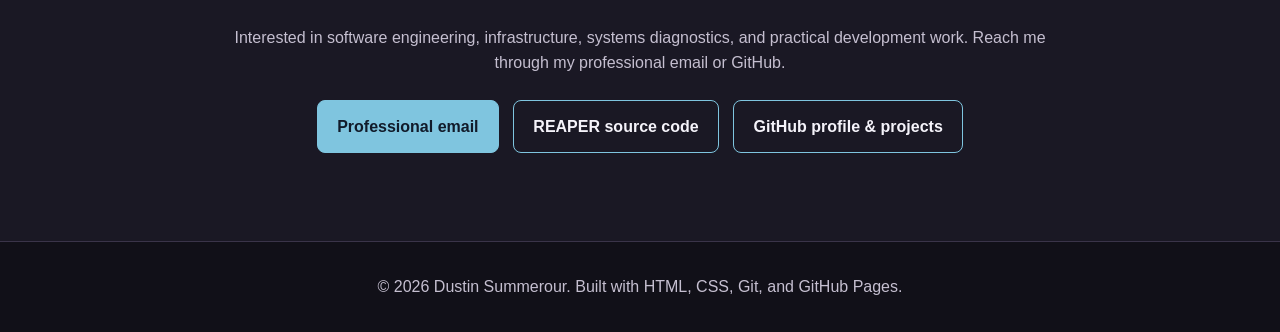
==== commit 361567a2: "fix: direct portfolio footer project links to public repos and profile" ====
--- a/index.html
+++ b/index.html
@@ -96,8 +96,8 @@
         <p>Interested in software engineering, infrastructure, systems diagnostics, and practical development work. Reach me through my professional email or GitHub.</p>
         <div class="contact-links">
           <a class="button primary" href="mailto:summerourdustin8@gmail.com">Professional email</a>
-          <a class="button secondary" href="https://github.com/Itchigo420" target="_blank" rel="noopener">GitHub profile</a>
-          <a class="button secondary" href="https://github.com/Itchigo420/Itchigo420.github.io" target="_blank" rel="noopener">Portfolio source</a>
+          <a class="button secondary" href="https://github.com/Itchigo420/COS119-PP1-REAPER" target="_blank" rel="noopener">REAPER source code</a>
+          <a class="button secondary" href="https://github.com/Itchigo420" target="_blank" rel="noopener">GitHub profile &amp; projects</a>
         </div>
       </div>
     </section>
